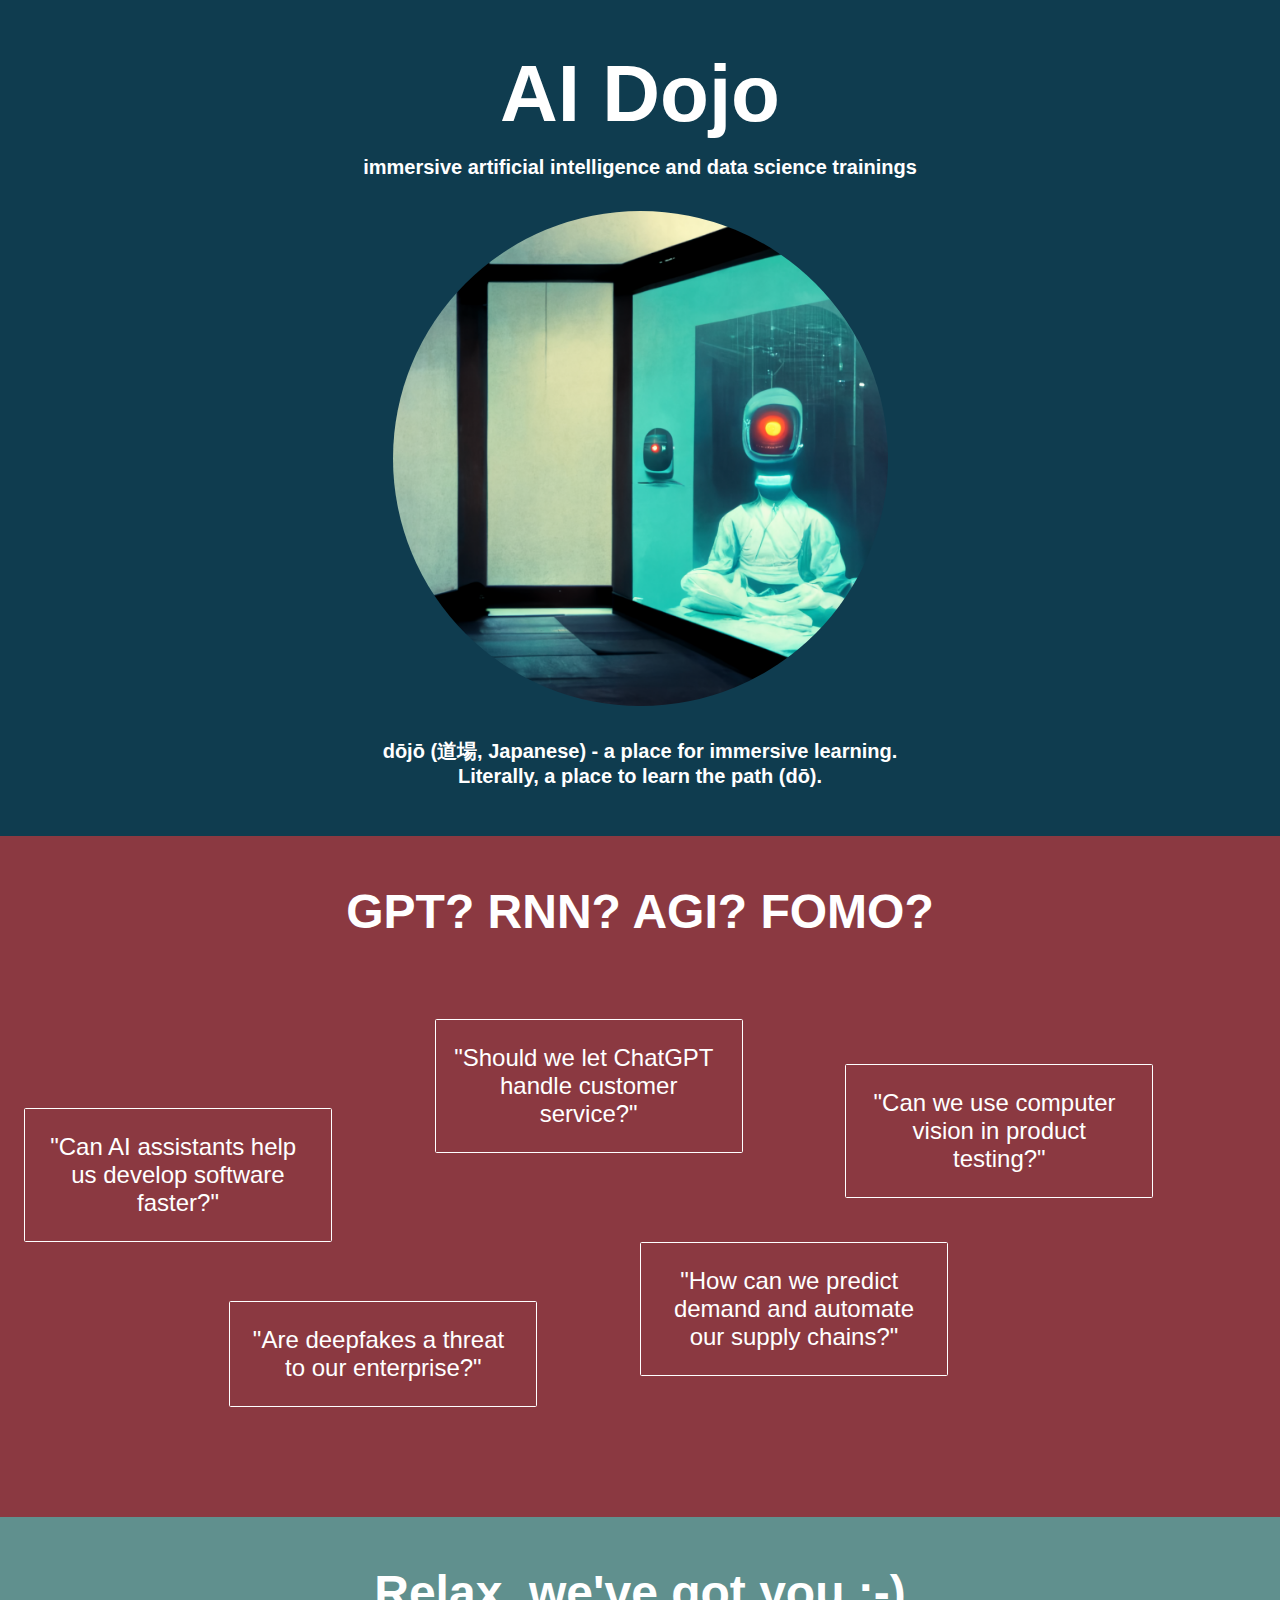
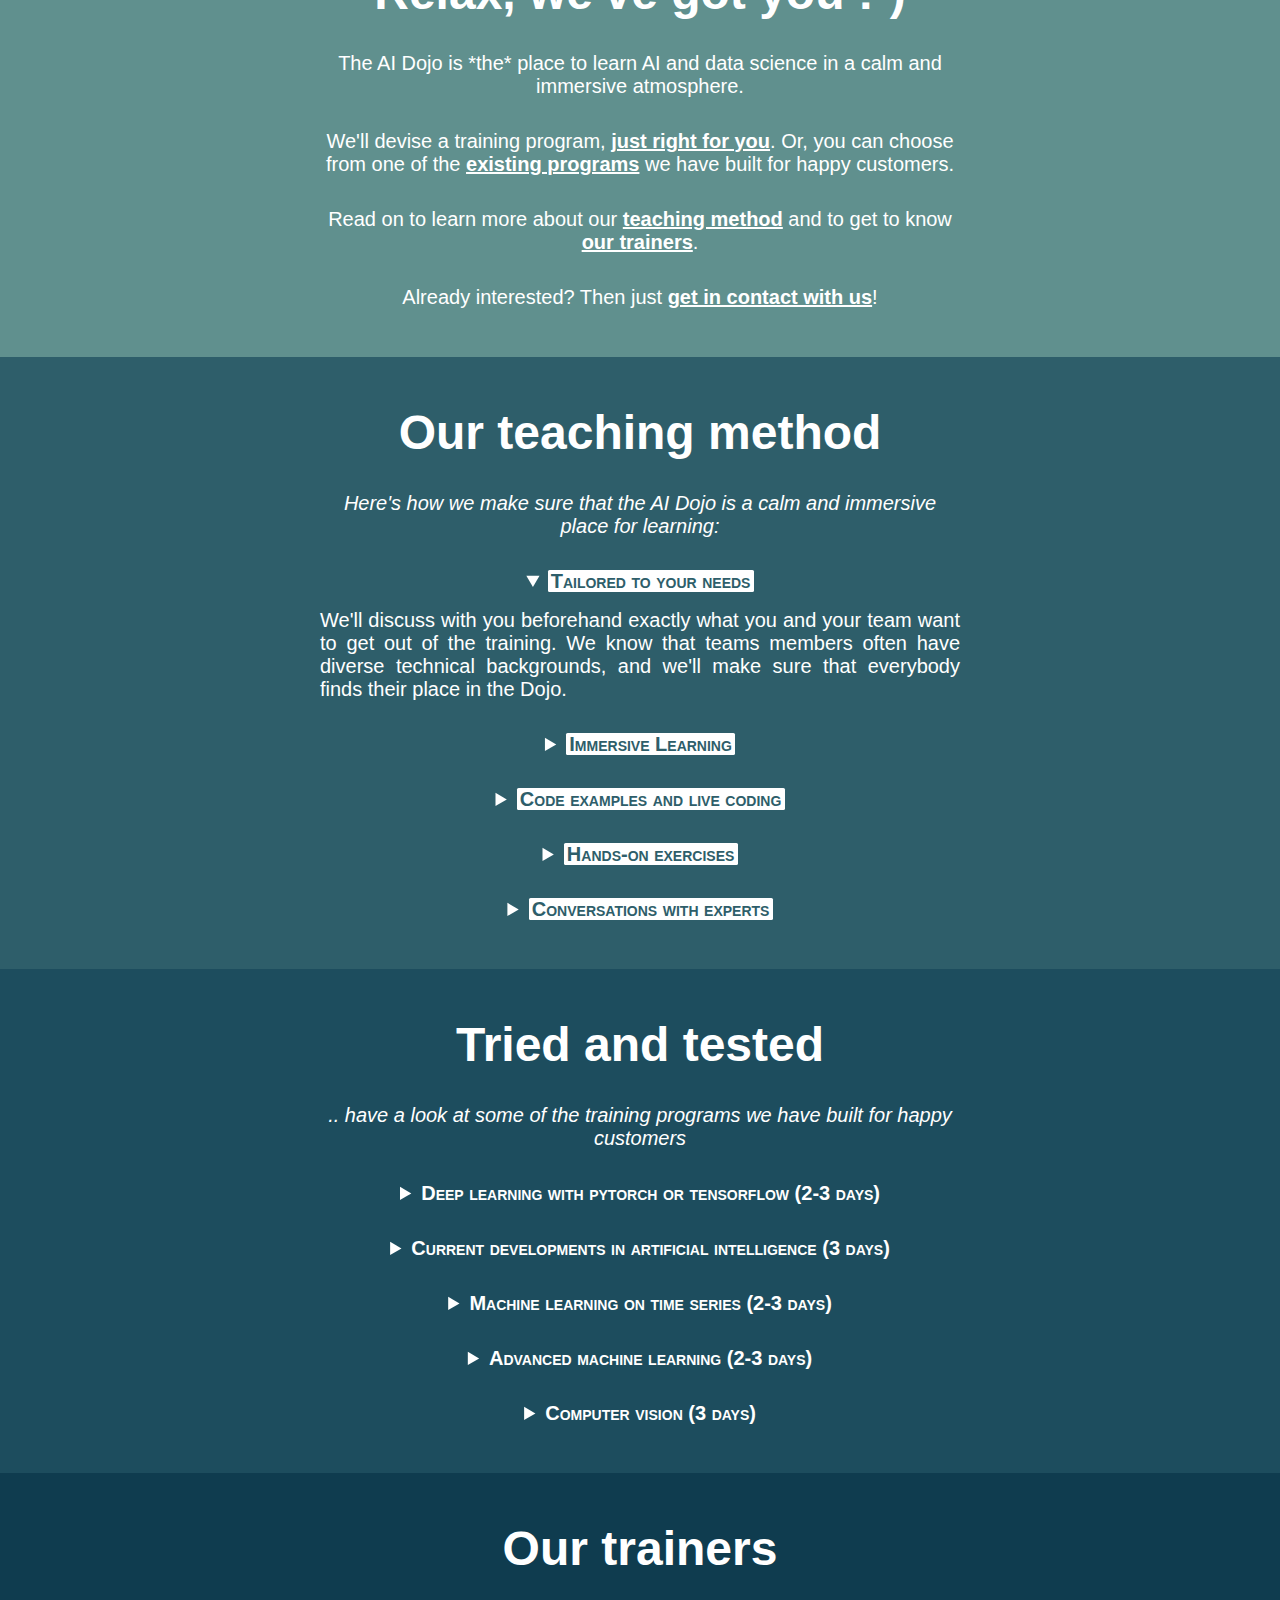
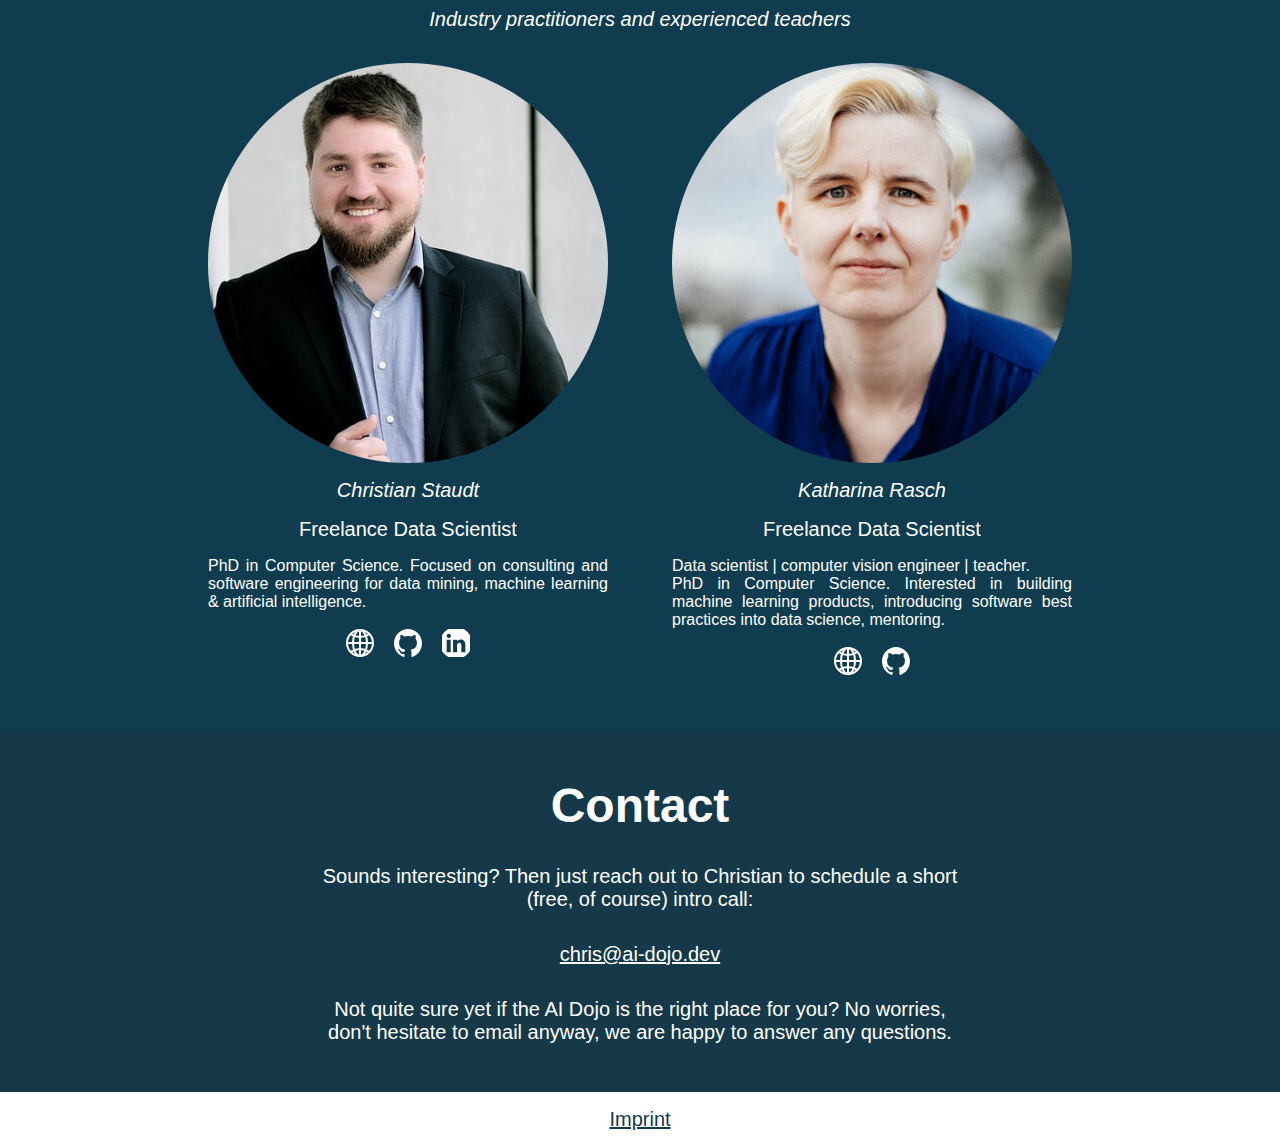
==== index.html @ 4391dcb9 "update short bio" ====
<!DOCTYPE html>
<html lang="en">
<head>
    <meta charset="utf-8"/>
    <meta name="viewport" content="width=device-width, initial-scale=1.0"/>
    <meta name="description" content="immersive artificial intelligence and data science trainings" />
    <meta name="keywords" content="AI Training, Machine Learning, Deep Learning, AI Workshops, Data Science, Neural Networks, Artificial Intelligence, Reinforcement Learning, Natural Language Processing, ChatGPT">
    
    <!-- social media meta -->
    <meta name="twitter:card" content="summary_large_image"/>
    <meta property="og:url" content="https://www.ai-dojo.dev/"/>
    <meta property="og:title" content="AI Dojo - immersive artificial intelligence and data science trainings "/>
    <meta property="og:description"
          content="immersive artificial intelligence and data science trainings"/>
    <meta property="og:image" content="https://www.ai-dojo.dev/images/social-media-card.png"/>
    <meta property="twitter:image:alt" content="Social media card"/>
    <!-- style -->
    <link rel="stylesheet" type="text/css" href="css/layout.css">
    <link rel="stylesheet" type="text/css" href="css/layout_mobile.css">
    <link rel="stylesheet" type="text/css" href="css/style.css">
    <!-- script-->
    <script defer data-domain="ai-dojo.dev" src="https://plausible.io/js/script.js"></script>
    
    <title>AI Dojo - artificial intelligence trainings</title>
</head>
<body>


<div id="intro" class="section">
    <h1>AI Dojo</h1>
    <b>immersive artificial intelligence and data science trainings</b>
    <img src="images/ai-dojo.png" alt="Computer-generated image of humanoid robot meditating">
    <b>dōjō (道場, Japanese) - a place for immersive learning. <br/>Literally, a place to learn the path (dō).</b>
</div>

<div id="fomo" class="section">
    <h2> GPT? RNN? AGI? FOMO? </h2>
    <div id="quote-cloud">
        <div id="quote-chatgpt" class="quote">"Should we let ChatGPT handle customer service?"</div>
        <div id="quote-demand" class="quote">"How can we predict demand and automate our supply chains?"</div>
        <div id="quote-assistant" class="quote">"Can AI assistants help us develop software faster?"</div>
        <div id="quote-vision" class="quote">"Can we use computer vision in product testing?"</div>
        <div id="quote-deepfake" class="quote">"Are deepfakes a threat to our enterprise?"</div>
    </div>
</div>

<div id="we-got-ya" class="section">
    <h2> Relax, we've got you :-) </h2>

    <p>
        The AI Dojo is *the* place to learn AI and data science in a calm and immersive atmosphere.
    </p>

    <p>
        We'll devise a training program, <a href="#tailored">just right for you</a>. Or, you can choose from
        one of the <a href="#previous-trainings">existing programs</a> we have built for happy customers.
    </p>

    <p> Read on to learn more about our <a href="#teaching-philosophy">teaching method</a> and to get to know <a href="#trainers"> our trainers</a>.</p>

    <p> Already interested? Then just <a href="">get in contact with us</a>!</p>
</div>

<div id="teaching-philosophy" class="section">
    <h2> Our teaching method</h2>
    <h3> Here's how we make sure that the AI Dojo is a calm and immersive place for learning:</h3>

    <details id="tailored" open="open">
        <summary><em class="highlight">Tailored to your needs</em></summary>

        <p>We'll discuss with you beforehand exactly what you and your team want to get out of the training.
            We know that teams members often have diverse technical
            backgrounds, and we'll make sure that everybody finds their place in the Dojo.</p>
    </details>

    <details>
        <summary><em>Immersive Learning</em></summary>
        <p>We'll make sure that you know the essentials to get started,
            but really, the best way to learn is to just dive in and try things out.</p>
    </details>

    <details>
        <summary><em>Code examples and live coding</em></summary>
        <p>Code examples are a great way for immersing oneself in the material.
            We'll walk you through examples that showcase important concepts — and we'll run and modify them live,
            too.</p>
    </details>
    <details>
        <summary><em>Hands-on exercises</em></summary>
        <p> We'll form smaller groups that work on smaller
            exercises together. The trainers check in with each group regularly to make sure that no one is stuck.
        </p>
    </details>

    <details>
        <summary><em>Conversations with experts</em></summary>
        <p> Questions and discussions are encouraged at any point during the
            training. Your trainers have spent many years building AI solutions for clients and are happy to share their
            knowledge
            (and perhaps some anecdotes here and there).</p>
    </details>
</div>

<div id="previous-trainings" class="section">
    <h2>Tried and tested</h2>
    <h3>.. have a look at some of the training programs we have built for happy customers</h3>

    <details>
        <summary>Deep learning with pytorch or tensorflow (2-3 days)</summary>
        <p>Understand the fundamentals of neural networks and how to build them with the PyTorch or the TensorFlow
            framework.</p>
    </details>
    <details>
        <summary>Current developments in artificial intelligence (3 days)</summary>
        <p>An update on recent advances in this fast-moving field, and their potential for your enterprise.</p>
    </details>
    <details>
        <summary>Machine learning on time series (2-3 days)</summary>
        Analysis and forecasting of data over time, and its numerous business applications.
    </details>
    <details>
        <summary>Advanced machine learning (2-3 days)</summary>
        <p>From feature engineering tricks to explanatory modelling - learn to integrate versatile, state of the art
            techniques for machine learning.</p>
    </details>
    <details>
        <summary>Computer vision (3 days)</summary>
        <p>From image classification to autonomous driving - understand how to build seeing machines.</p>
    </details>

</div>

<div id="trainers" class="section">
    <h2> Our trainers </h2>
    <h3>Industry practitioners and experienced teachers</h3>
    <div id="profile-container">
        <div>
            <img src="images/christian.jpg" alt="Picture of Trainer Christian"/>
            <h3>Christian Staudt</h3>
            <span>Freelance Data Scientist</span>
            <p>PhD in Computer Science. Focused on consulting and software engineering for data mining, machine learning & artificial intelligence.</p>
            <div class="icon-group">
                <a href="https://clstaudt.me/">
                    <img src="icons/globe-outline.svg" alt="icon-website"/>
                </a>
                <a href="https://github.com/clstaudt">
                    <img src="icons/logo-github.svg" alt="icon-github"/>
                </a>
                <a href="https://www.linkedin.com/in/christian-staudt/">
                    <img src="icons/logo-linkedin.svg" alt="icon-linkedin"/>
                </a>
            </div>
        </div>
        <div>
            <img src="images/katharina.jpg" alt="Picture of Trainer Katharina"/>
            <h3>Katharina Rasch</h3>
            <span>Freelance Data Scientist</span>
            <p>Data scientist | computer vision engineer | teacher. <br> PhD in Computer Science. Interested in building
                machine learning products, introducing software best practices into data science, mentoring. </p>
            <div class="icon-group">
                <a href="https://krasch.io">
                    <img src="icons/globe-outline.svg" alt="icon-website"/>
                </a>
                <a href="https://github.com/krasch">
                    <img src="icons/logo-github.svg" alt="icon-github"/>
                </a>
            </div>
        </div>
    </div>
</div>

<div id="contact" class="section">
    <h2>Contact</h2>

    <p>Sounds interesting? Then just reach out to Christian to schedule a short (free, of course) intro call: </p>
    <p><a href="mailto:chris@ai-dojo.dev">chris@ai-dojo.dev</a></p>
    <p>
        Not quite sure yet if the AI Dojo is the right place for you? No worries, don't hesitate to email anyway, we are happy to answer any questions.
    </p>
</div>

<div id="imprint">
    <a href="imprint.html">Imprint</a>
</div>
</body>
</html>
---- css/layout.css ----
body {
    margin: 0 0 0 0;

    display: flex;
    flex-direction: column;
    align-items: center;
}

/*
using the gap attribute to make horizontal and vertical space
so removing all padding and margins from elements that tend to have a lot of those
this feels kind of bad practice? but it works...
 */
h1, h2, h3, p {
    padding: 0;
    margin: 0;
}


/* all sections are full-width, with a colourful background and a good amount of top and bottom padding */
.section {
    display: flex;
    flex-direction: column;

    width: 100%;
    align-items: center;
    text-align: center;

    padding: 3rem 0 3rem 0;
    gap: 2rem;
}

/*
most sections are not full-width, but we can't set a width for the .section directly,
because then the background would only apply to part of the section, not to the full width of the screen.
the > * means that every child element of .section has this max-width
 */
.section > * {
    max-width: 40rem;

    padding-left: 1.5rem;
    padding-right: 1.5rem;
}

/*
***********************************************
               INTRO
***********************************************
*/

#intro h1 {
    margin-bottom: -1rem;
}

#intro img {
    max-width: 600px;
    max-height: 55vh;
}

/*
***********************************************
               FOMO
***********************************************
*/


/* this section is wider than default, so need to overwrite the max-width */
#fomo > * {
    max-width: 100%;
}

/* lol */
#fomo > #quote-cloud {
    padding-top: 3rem;
    padding-bottom: 3rem;

    display: grid;
    grid-template-columns: repeat(12, 1fr);
    grid-template-rows: repeat(9, 1fr);

    grid-template-areas:
    ". . . . A A A . . . . ."
    ". . . . A A A . B B B ."
    "C C C . A A A . B B B ."
    "C C C . . . . . B B B ."
    "C C C . . . . . . . . ."
    ". . . . . . D D D . . ."
    ". . E E E . D D D . . ."
    ". . E E E . D D D . . ."
    ". . E E E . . . . . . ."
}

/* assign quotes to grid cells */
#fomo  #quote-chatgpt {
    grid-area: A;
}

#fomo  #quote-demand {
    grid-area: D;
}

#fomo  #quote-assistant {
    grid-area: C;
}

#fomo #quote-vision {
    grid-area: B;
}

#fomo #quote-deepfake {
    grid-area: E;
}


#fomo .quote {
    text-indent: -0.4em;  /* "hanging quotation" - the quotation mark should be not be aligned  - this is ugly :-(*/
    max-width: 20rem;

    padding: 1em;
    margin: auto; /*  vertically center the text */
}


/*
***********************************************
               WE-GOT-YA
***********************************************
*/


#we-got-ya {

}


/*
***********************************************
               TEACHING PHILOSOPHY
***********************************************
*/

#teaching-philosophy details p {
    text-align: justify;
    padding-top: 1rem;
}

/*
***********************************************
               PREVIOUS TRAININGS
***********************************************
*/

#previous-trainings details p {
    text-align: justify;
    padding-top: 1rem;
}

/*
***********************************************
               TRAINERS
***********************************************
*/

/* this section is wider than default, so need to overwrite the max-width */
#trainers > * {
    max-width: 100%;
}

/* will try to put profiles next to each other, if there is space */
#trainers > #profile-container {
    display: flex;
    flex-direction: row;
    column-gap: 4rem;

    /* put profiles below each other if there is not enough space */
    flex-wrap: wrap;

    /* vertical gap when profiles are below each other */
    row-gap: 3rem;

    /* horizontal center when profiles are below each otehr */
    justify-content: space-around;
}

/* the profiles themselves */
#trainers > #profile-container > div {
    max-width: 400px;
    align-items: center;

    /* meh, this is only needed so I can set the row-gap*/
    display: flex;
    flex-direction: column;
    row-gap: 1rem;
}

#trainers img {
    width: 100%;
}

#trainers .icon-group {
    display: flex;
    flex-direction: row;
    column-gap: 1rem;
}

#trainers .icon-group img {
    width: 2rem;
    height: 2rem;
}


/*
***********************************************
               IMPRINT
***********************************************
*/

#imprint {
    display: flex;
    flex-direction: row;

    align-self: center;

    padding: 1rem 0 1rem 0;
    column-gap: 1rem;
}
---- css/layout_mobile.css ----
@media screen and (max-width: 800px) {

    #fomo > #quote-cloud {
        display: flex;
        flex-direction: column;

        row-gap: 1rem;
        padding: 0;
    }

    #intro img {
        max-width: 90%;
    }

}
---- css/style.css ----
:root {
    --dark-blue: #0F3C4Fff;
    --red: #8B3941ff;
    --green: #60908Eff;
    --teal: #2E5E6A;
    --blue: #1D4D5E;
    --desaturated-dark-blue:  #153949;
    --default-font-size: 1.25rem;
}

body {
    font-family: helvetica, arial, sans-serif;
    font-size: var(--default-font-size);
    color: white;
}

a {
    color: white;
}

h1 {
    font-family: sans-serif;
    font-size: 5rem;
}

h2 {
    font-size: 3rem;
}

h3 {
    font-size: var(--default-font-size);
    font-style: italic;
    font-weight: normal;
}


details {
    cursor: pointer;  /* cursor should be hand, not standard mouse arrow so user knows this is clickable */
}

/* highlight text by giving it a white background, text colour needs to be set per section */
em {
    font-style: normal;
    background: white;
    border-radius: 0.1rem;
    padding: 0 0.2rem 0 0.2rem;
}


/*
***********************************************
               INTRO
***********************************************
*/

#intro {
    background: var(--dark-blue);
}

#intro > img {
    border-radius: 50%;
}

/*
***********************************************
               FOMO
***********************************************
*/


#fomo {
    background: var(--red);
}

#fomo .quote {
    border: 1px solid white;
    border-radius: 0.1rem;

    font-size: 1.5rem;
    font-weight: 500;
}

/*
***********************************************
               WE-GOT-YA
***********************************************
*/

#we-got-ya {
    background: var(--green);
}


#we-got-ya a{
    font-weight: 600;
}


/*
***********************************************
               TEACHING PHILOSOPHY
***********************************************
*/

#teaching-philosophy {
    background: var(--teal);
}

#teaching-philosophy em {
    color: var(--teal);
}

#teaching-philosophy summary {
    font-variant: small-caps;
    font-weight: 700;
}

#teaching-philosophy details p {
    text-align: justify;
}


/*
***********************************************
               PREVIOUS TRAININGS
***********************************************
*/

#previous-trainings {
    background: var(--blue);
}


#previous-trainings summary {
    font-variant: small-caps;
    font-weight: 700;
}

#previous-trainings details p {
    text-align: justify;
}



/*
***********************************************
               TRAINERS
***********************************************
*/


#trainers {
    background: var(--dark-blue);
}

#trainers img {
    border-radius: 50%;
}

#trainers #profile-container p {
    text-align: justify;
    font-size: 1rem;
}


#trainers .icon-group a {
    text-decoration: none; /* Remove the default underline of the link */
}

/*
***********************************************
              CONTACT
***********************************************
*/

#contact {
    background: var(--desaturated-dark-blue);
}


/*
***********************************************
               IMPRINT
***********************************************
*/

#imprint {
    background: white;
    color: var(--dark-blue);
}

#imprint a {
    color: var(--dark-blue);
}
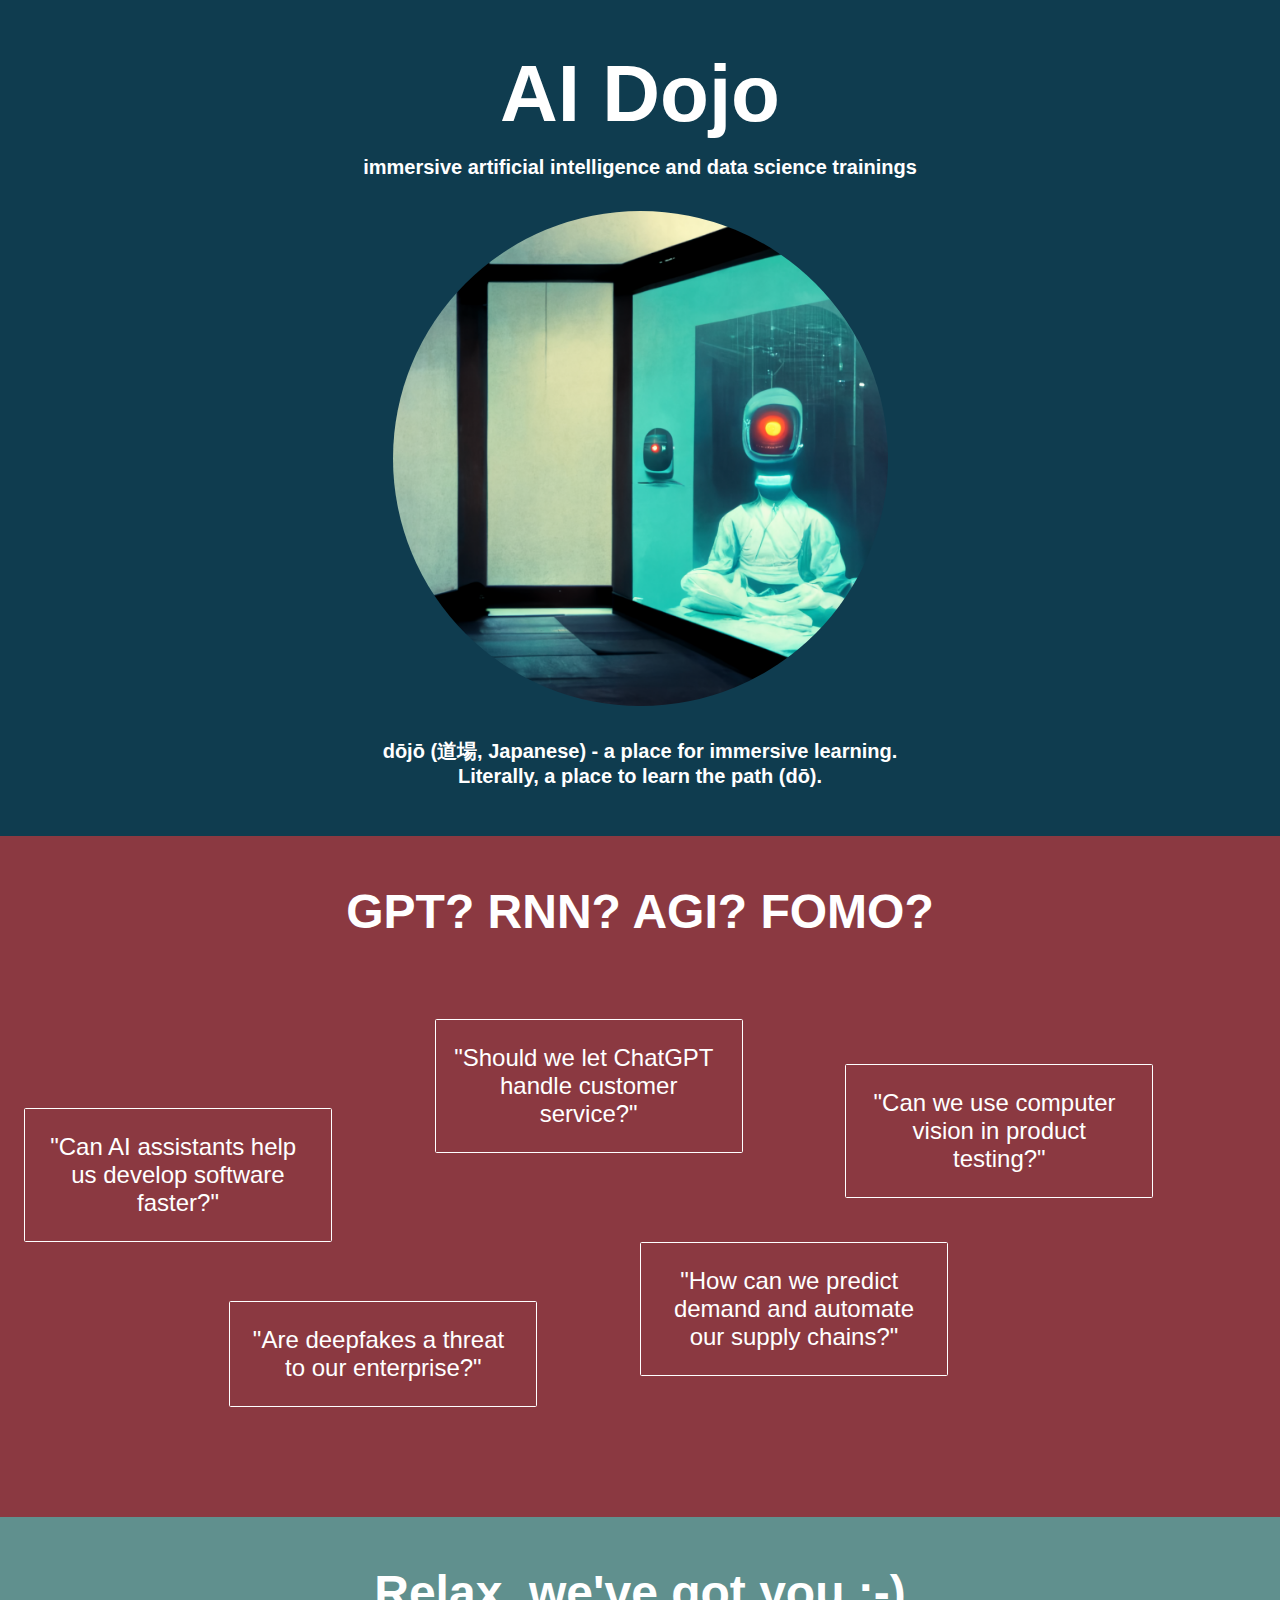
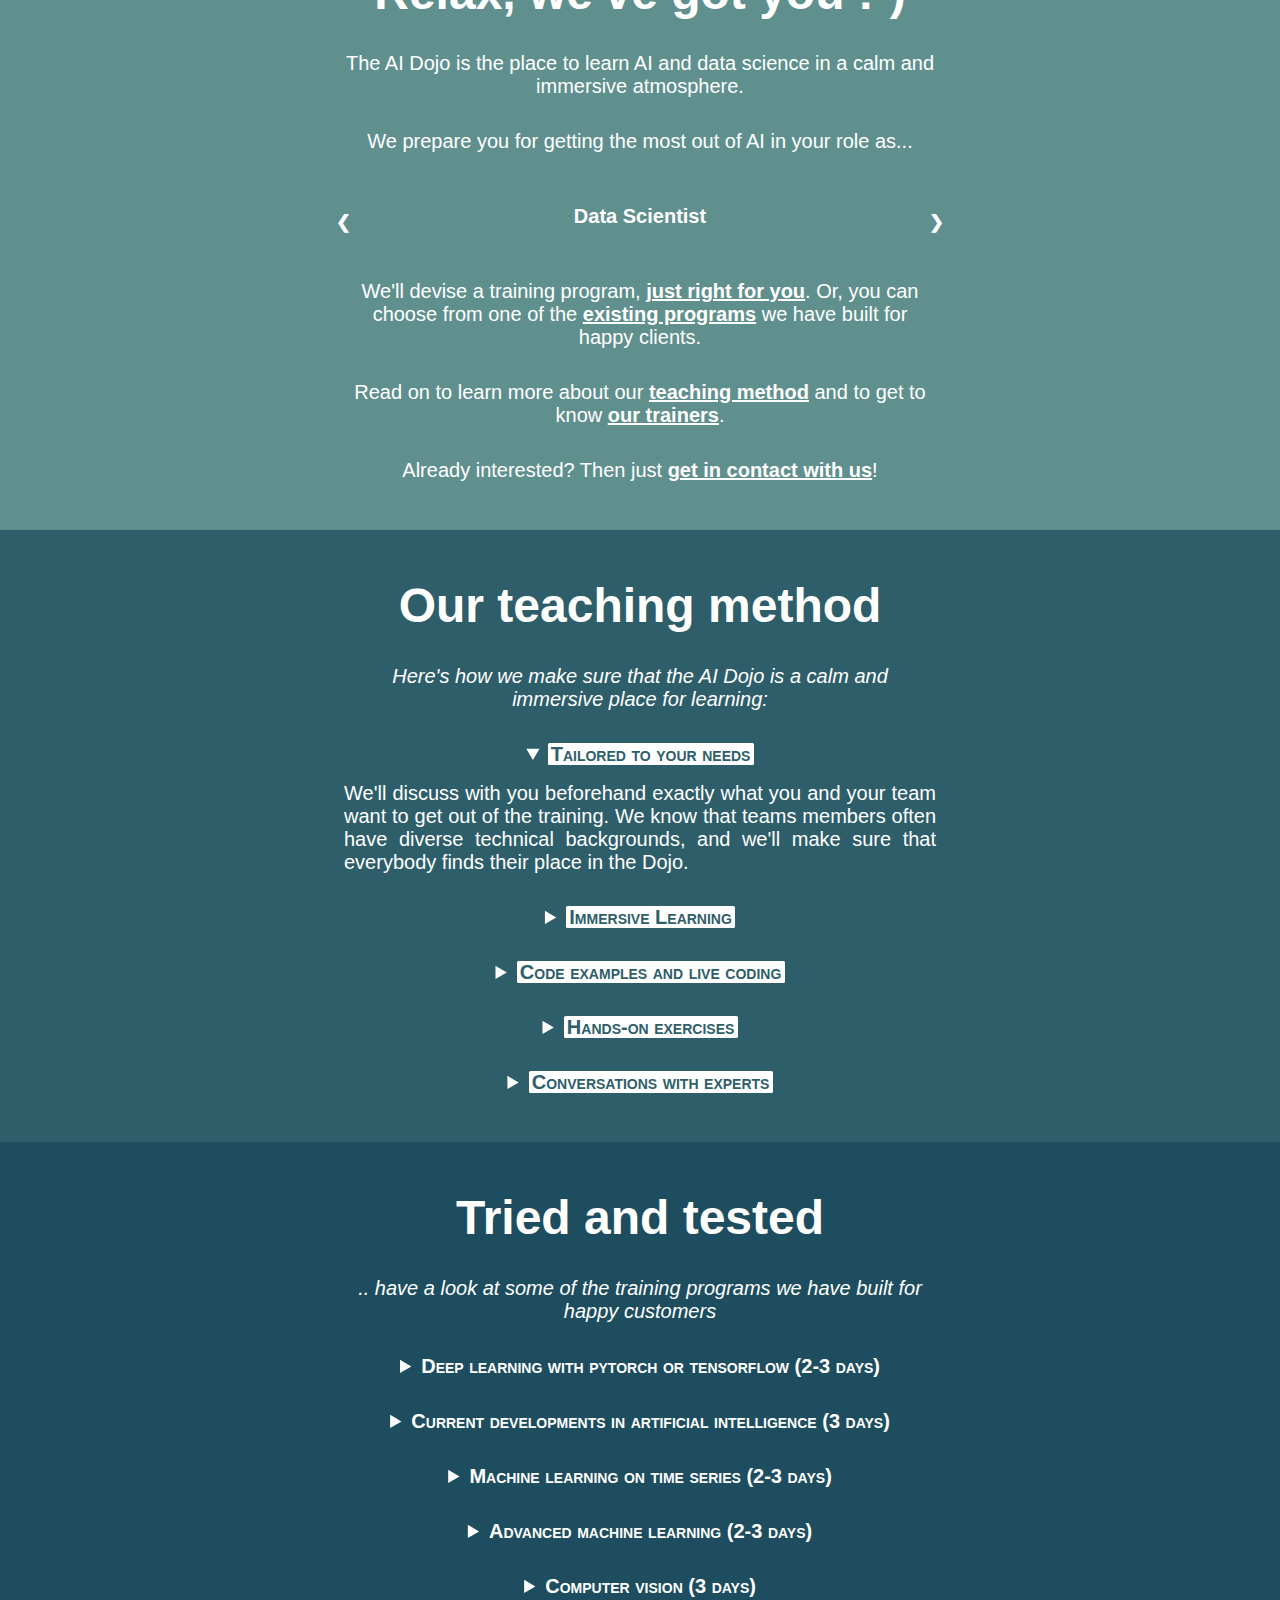
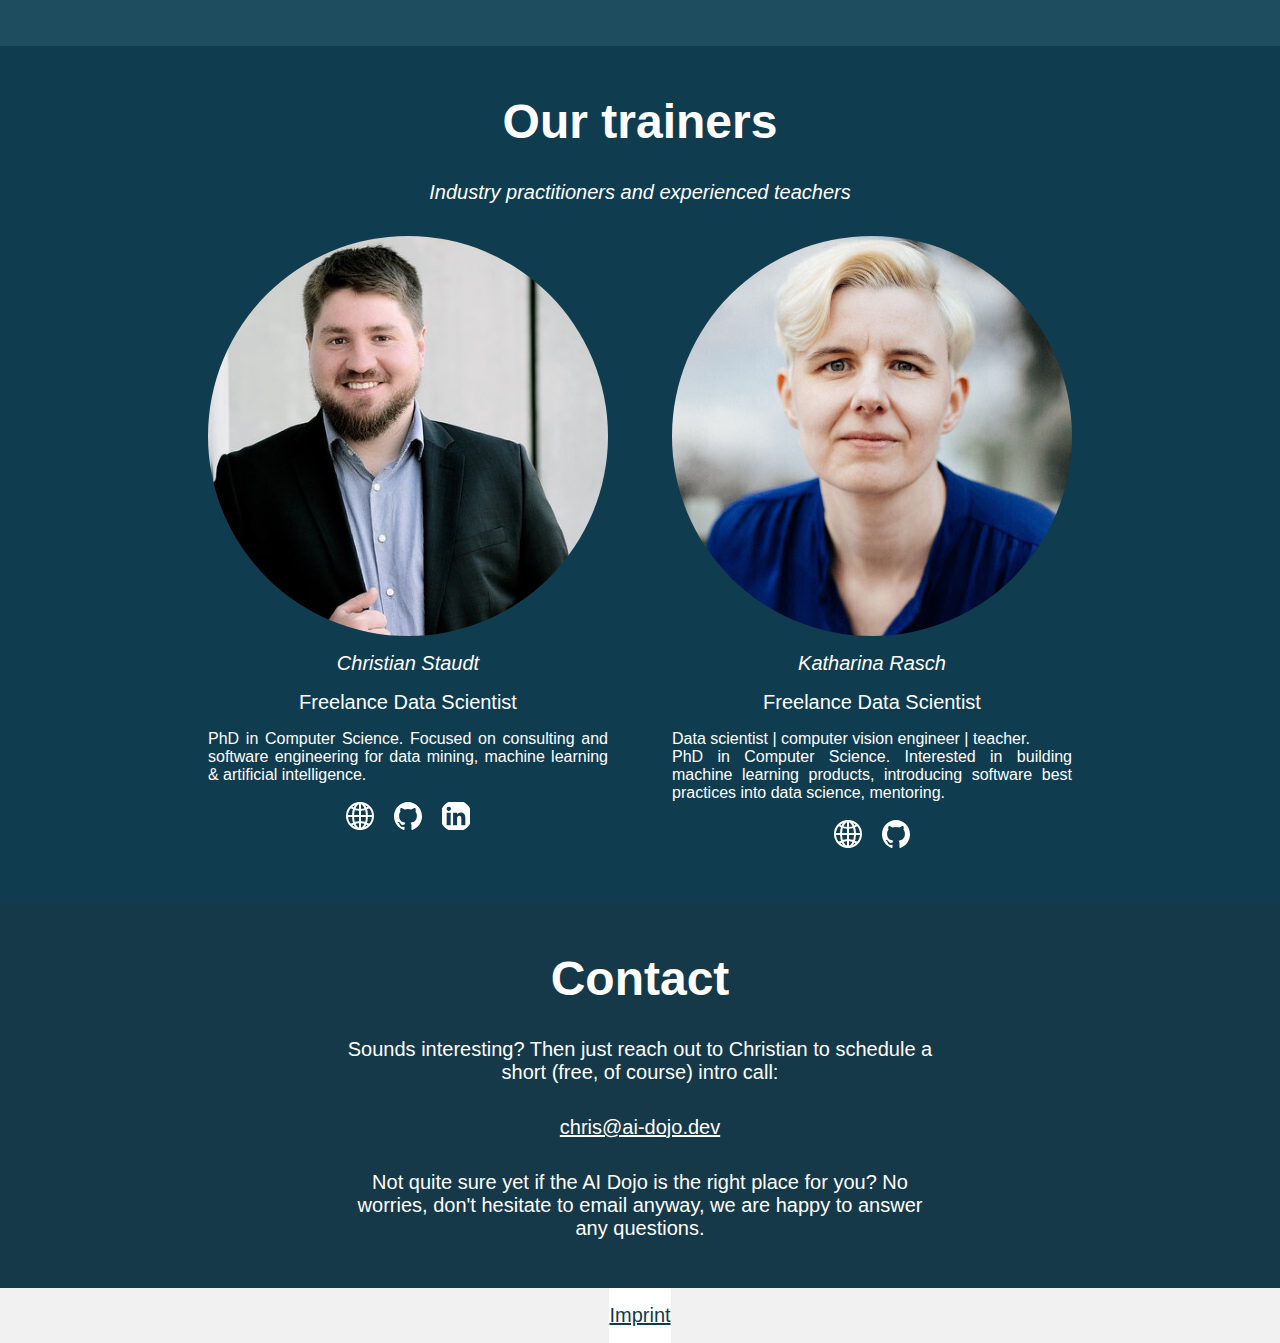
==== commit 3eb0efd0: "Merge 7ec4deb9597993a6055d9107f08f44bcd4cbd575 into 4391dcb9ba884334878c5c732dc3c7f48ee2d6d2" ====
--- a/index.html
+++ b/index.html
@@ -18,9 +18,10 @@
     <link rel="stylesheet" type="text/css" href="css/layout.css">
     <link rel="stylesheet" type="text/css" href="css/layout_mobile.css">
     <link rel="stylesheet" type="text/css" href="css/style.css">
+    <link rel="stylesheet" type="text/css" href="css/slideshow.css">
     <!-- script-->
     <script defer data-domain="ai-dojo.dev" src="https://plausible.io/js/script.js"></script>
-    
+
     <title>AI Dojo - artificial intelligence trainings</title>
 </head>
 <body>
@@ -48,12 +49,34 @@
     <h2> Relax, we've got you :-) </h2>
 
     <p>
-        The AI Dojo is *the* place to learn AI and data science in a calm and immersive atmosphere.
-    </p>
+        The AI Dojo is the place to learn AI and data science in a calm and immersive atmosphere. 
+    </p>
+
+    <p>
+        We prepare you for getting the most out of AI in your role as...
+    </p>
+
+    <div class="slideshow-container">
+        <div class="text-slide">
+          <p><b>Data Scientist</b></p>
+        </div>
+        <div class="text-slide">
+          <p><b>Machine Learning Engineer</b></p>
+        </div>
+        <div class="text-slide">
+          <p><b>Data Engineer</b></p>
+        </div>
+    
+        <a class="prev">&#10094;</a>
+        <a class="next">&#10095;</a>
+        
+      </div>
+      <script src="script.js"></script>
+
 
     <p>
         We'll devise a training program, <a href="#tailored">just right for you</a>. Or, you can choose from
-        one of the <a href="#previous-trainings">existing programs</a> we have built for happy customers.
+        one of the <a href="#previous-trainings">existing programs</a> we have built for happy clients.
     </p>
 
     <p> Read on to learn more about our <a href="#teaching-philosophy">teaching method</a> and to get to know <a href="#trainers"> our trainers</a>.</p>
@@ -182,5 +205,9 @@
 <div id="imprint">
     <a href="imprint.html">Imprint</a>
 </div>
+
+<!-- slideshow JS-->
+<script src="slideshow.js"></script>
+
 </body>
 </html>--- a/css/slideshow.css
+++ b/css/slideshow.css
@@ -0,0 +1,53 @@
+* {
+    box-sizing: border-box;
+  }
+  
+  body {
+    font-family: Arial, sans-serif;
+    background-color: #f1f1f1;
+  }
+  
+  .slideshow-container {
+    position: relative;
+    width: 60%;
+    margin: auto;
+  }
+  
+  .text-slide {
+    display: none;
+    padding: 20px;
+  }
+  
+  .prev,
+  .next {
+    cursor: pointer;
+    position: absolute;
+    top: 50%;
+    width: auto;
+    padding: 16px;
+    margin-top: -22px;
+    color: white;
+    font-weight: bold;
+    font-size: 18px;
+    user-select: none;
+  }
+  
+  .next {
+    right: 0;
+    border-radius: 3px 0 0 3px;
+  }
+  
+  .prev {
+    left: 0;
+    border-radius: 0 3px 3px 0;
+  }
+  
+  /* .prev:hover,
+  .next:hover {
+    border: 1px solid #f1f1f1;
+  } */
+  
+  .text-slide:first-of-type {
+    display: block;
+  }
+  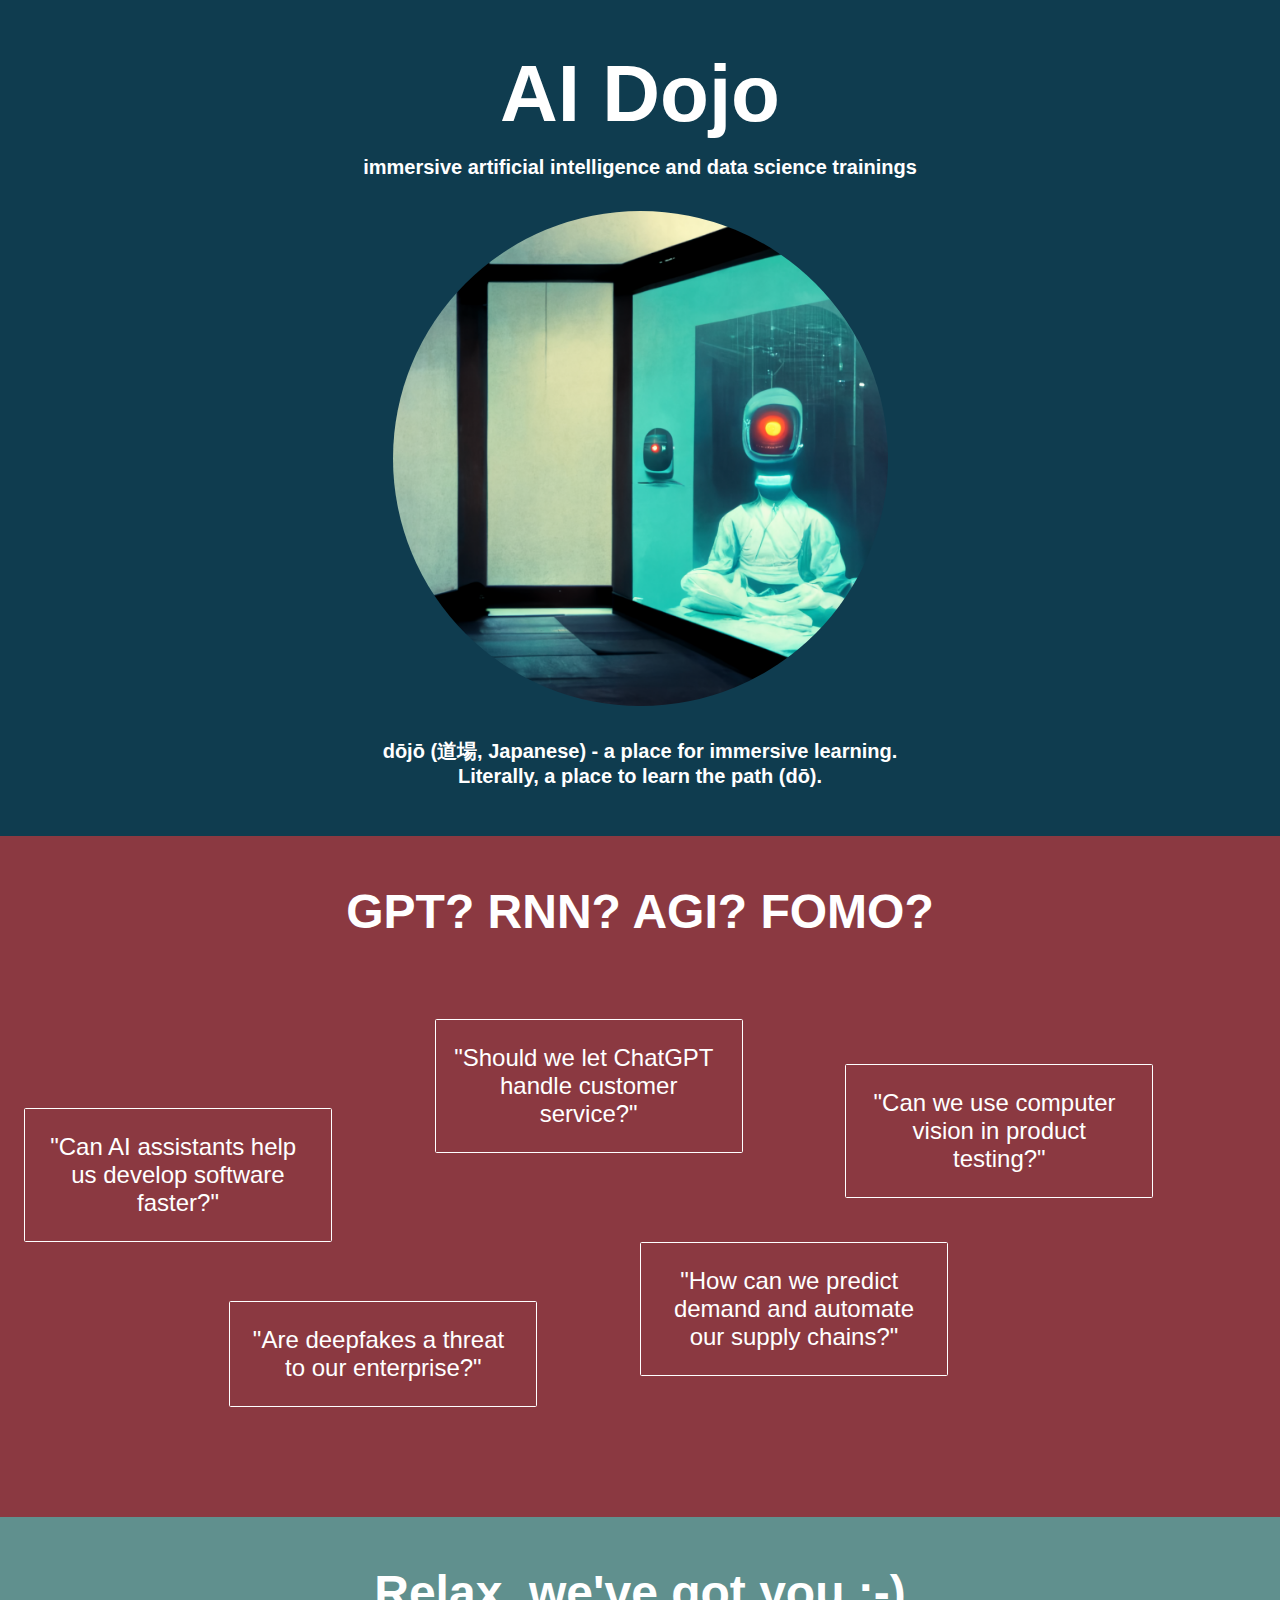
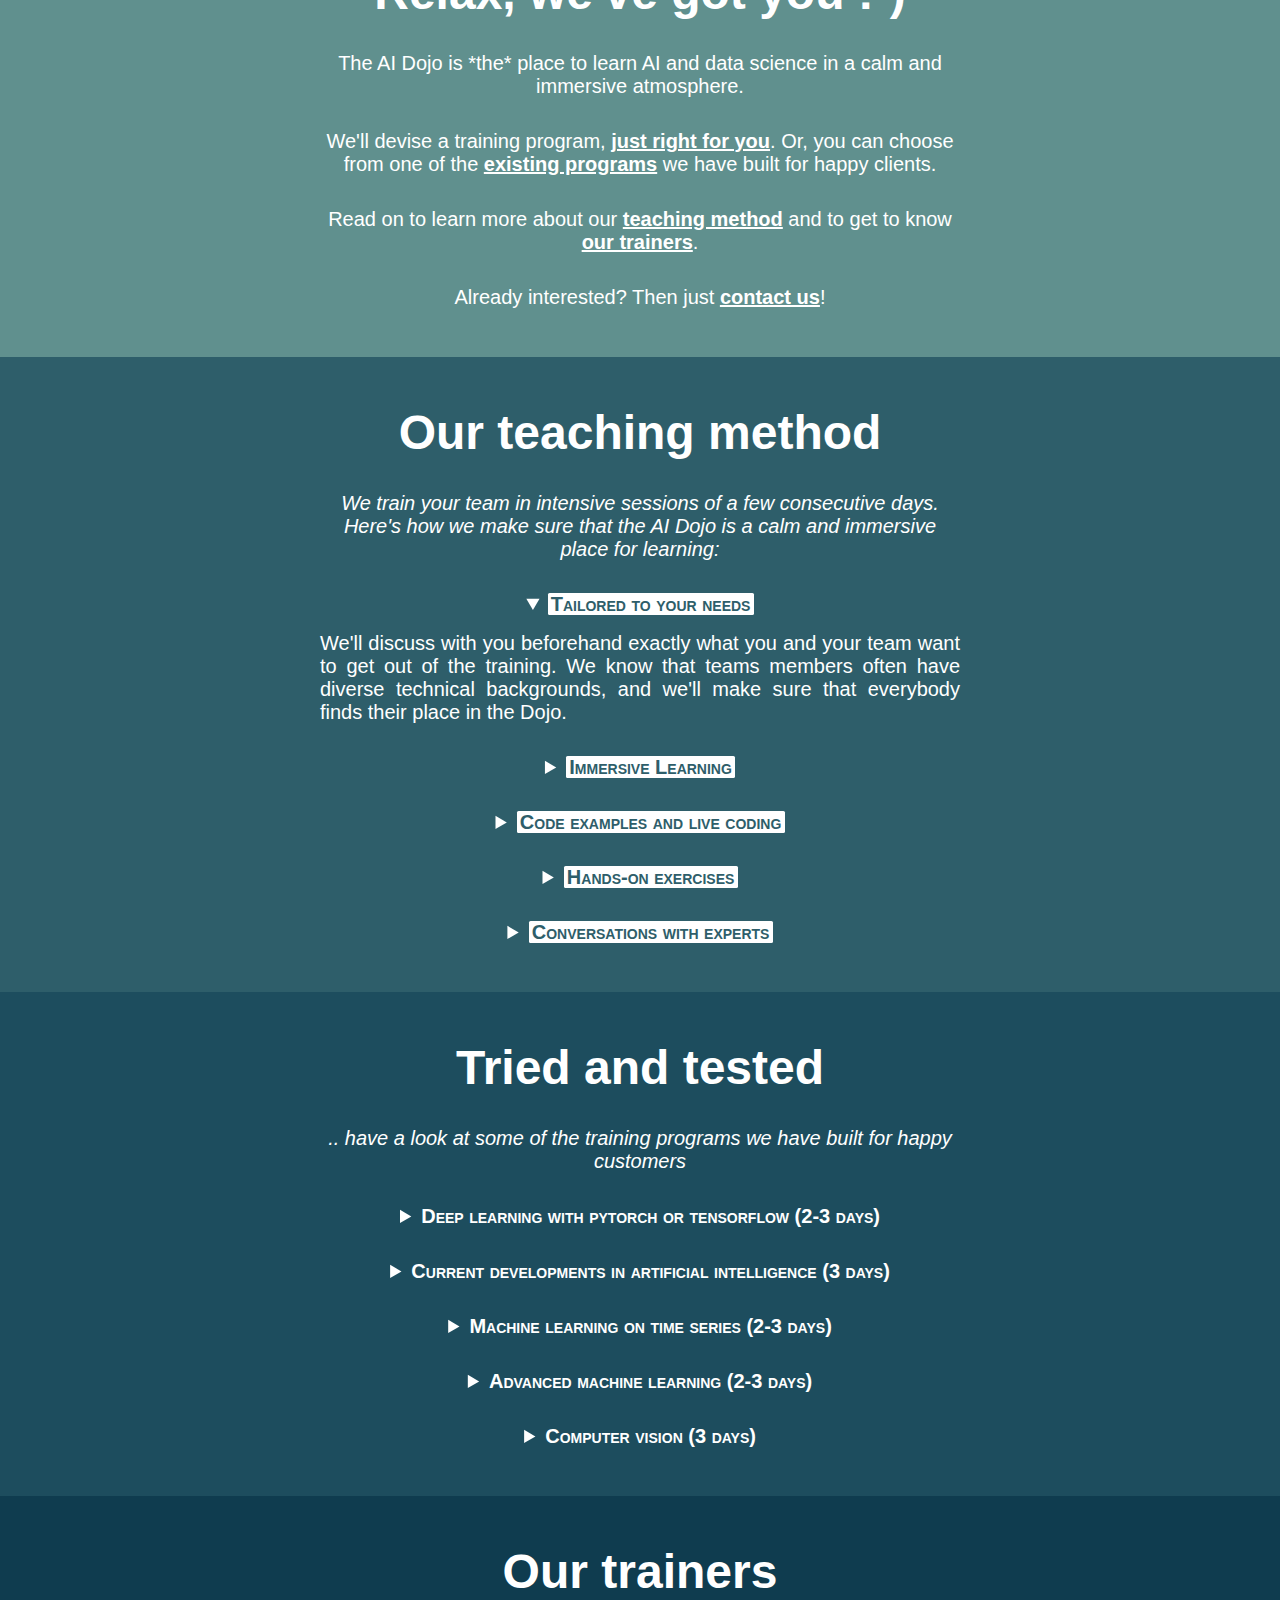
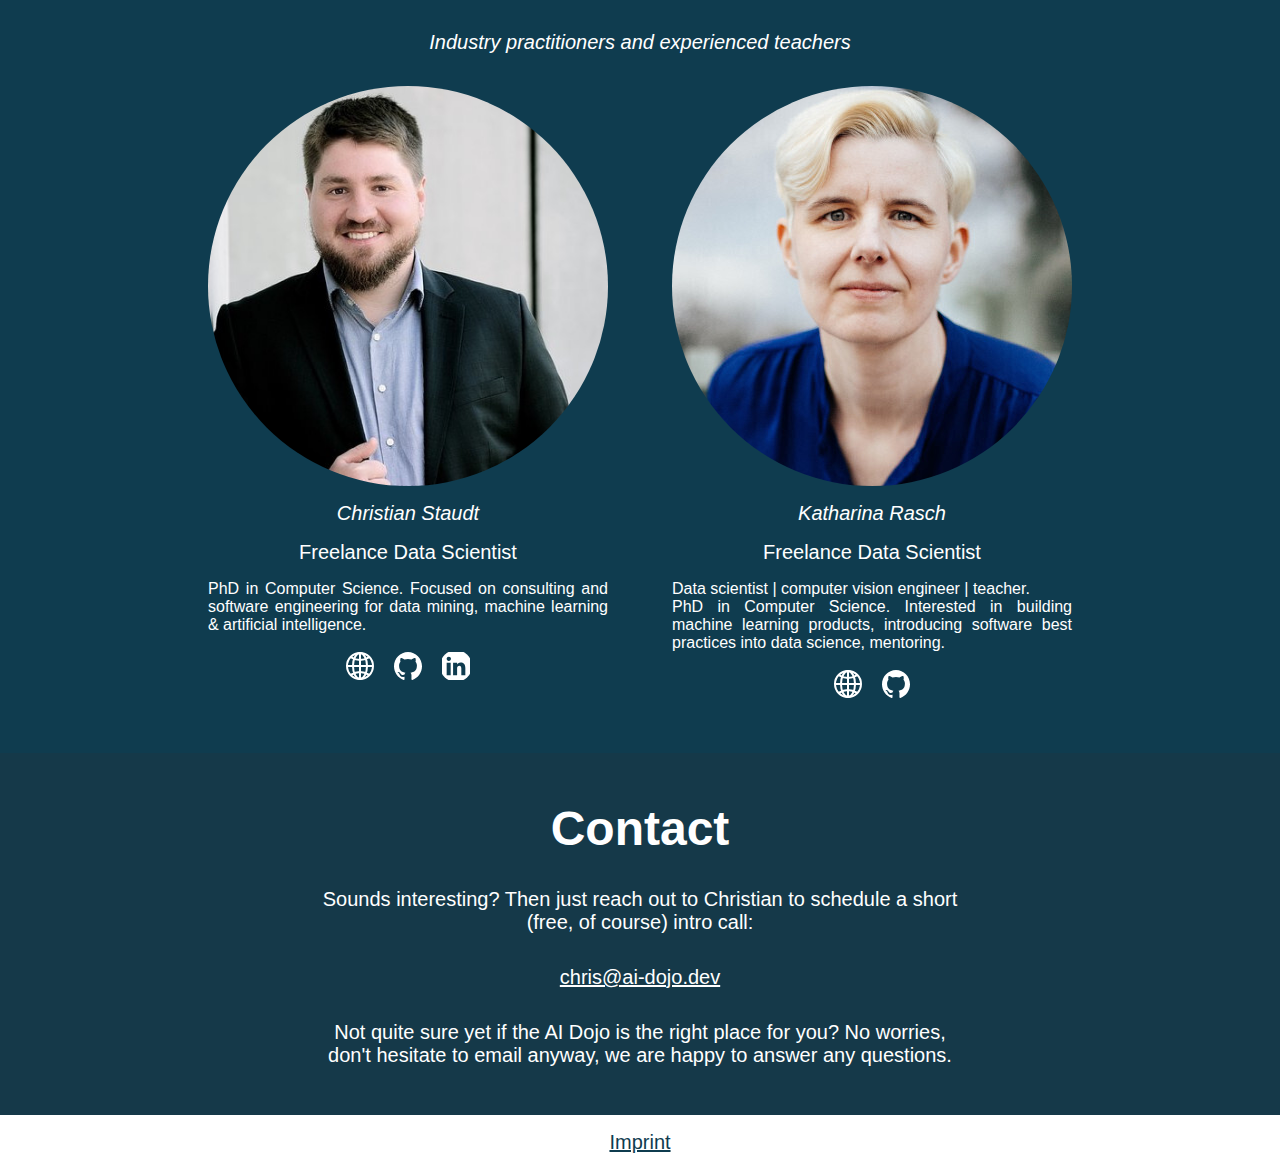
==== commit 5989227d: "teaching format" ====
--- a/index.html
+++ b/index.html
@@ -18,10 +18,9 @@
     <link rel="stylesheet" type="text/css" href="css/layout.css">
     <link rel="stylesheet" type="text/css" href="css/layout_mobile.css">
     <link rel="stylesheet" type="text/css" href="css/style.css">
-    <link rel="stylesheet" type="text/css" href="css/slideshow.css">
     <!-- script-->
     <script defer data-domain="ai-dojo.dev" src="https://plausible.io/js/script.js"></script>
-
+    
     <title>AI Dojo - artificial intelligence trainings</title>
 </head>
 <body>
@@ -49,30 +48,8 @@
     <h2> Relax, we've got you :-) </h2>
 
     <p>
-        The AI Dojo is the place to learn AI and data science in a calm and immersive atmosphere. 
+        The AI Dojo is *the* place to learn AI and data science in a calm and immersive atmosphere.
     </p>
-
-    <p>
-        We prepare you for getting the most out of AI in your role as...
-    </p>
-
-    <div class="slideshow-container">
-        <div class="text-slide">
-          <p><b>Data Scientist</b></p>
-        </div>
-        <div class="text-slide">
-          <p><b>Machine Learning Engineer</b></p>
-        </div>
-        <div class="text-slide">
-          <p><b>Data Engineer</b></p>
-        </div>
-    
-        <a class="prev">&#10094;</a>
-        <a class="next">&#10095;</a>
-        
-      </div>
-      <script src="script.js"></script>
-
 
     <p>
         We'll devise a training program, <a href="#tailored">just right for you</a>. Or, you can choose from
@@ -81,12 +58,12 @@
 
     <p> Read on to learn more about our <a href="#teaching-philosophy">teaching method</a> and to get to know <a href="#trainers"> our trainers</a>.</p>
 
-    <p> Already interested? Then just <a href="">get in contact with us</a>!</p>
+    <p> Already interested? Then just <a href="#contact">contact us</a>!</p>
 </div>
 
 <div id="teaching-philosophy" class="section">
     <h2> Our teaching method</h2>
-    <h3> Here's how we make sure that the AI Dojo is a calm and immersive place for learning:</h3>
+    <h3> We train your team in intensive sessions of a few consecutive days. Here's how we make sure that the AI Dojo is a calm and immersive place for learning:</h3>
 
     <details id="tailored" open="open">
         <summary><em class="highlight">Tailored to your needs</em></summary>
@@ -205,9 +182,5 @@
 <div id="imprint">
     <a href="imprint.html">Imprint</a>
 </div>
-
-<!-- slideshow JS-->
-<script src="slideshow.js"></script>
-
 </body>
 </html>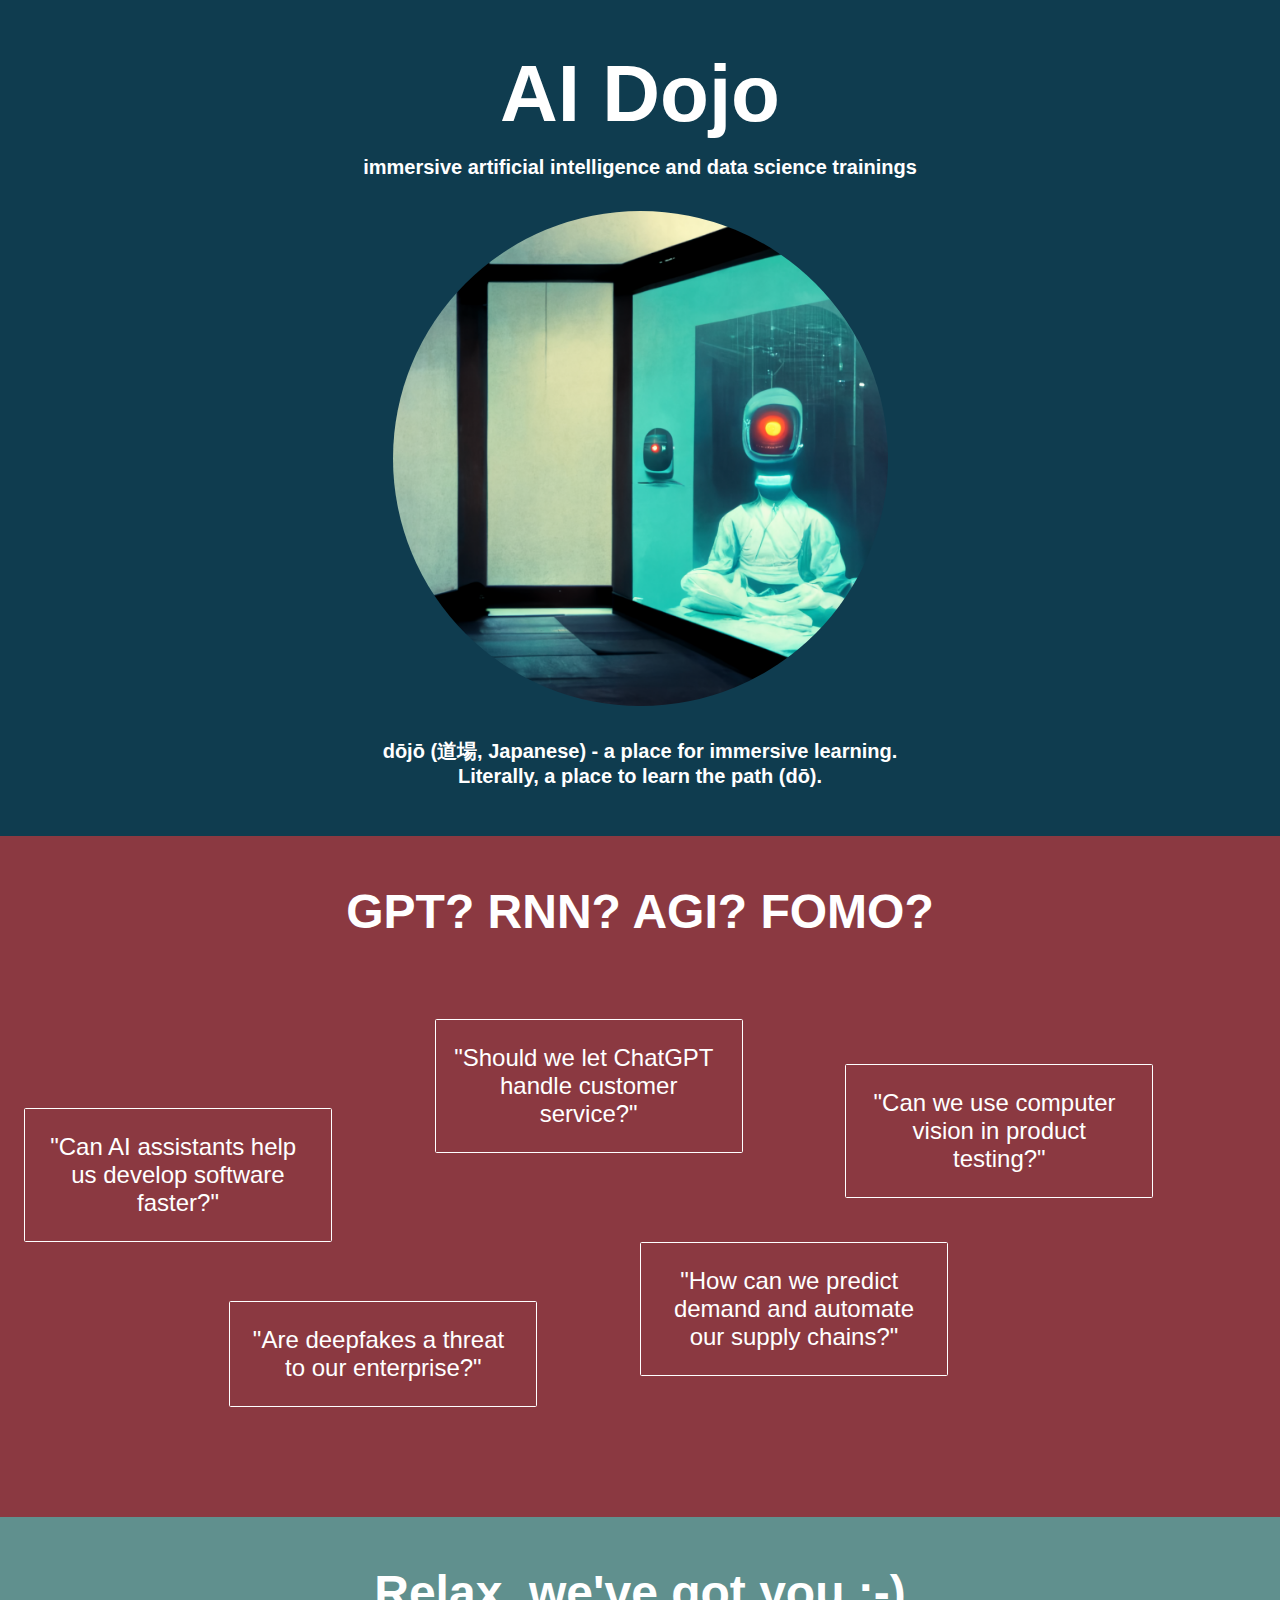
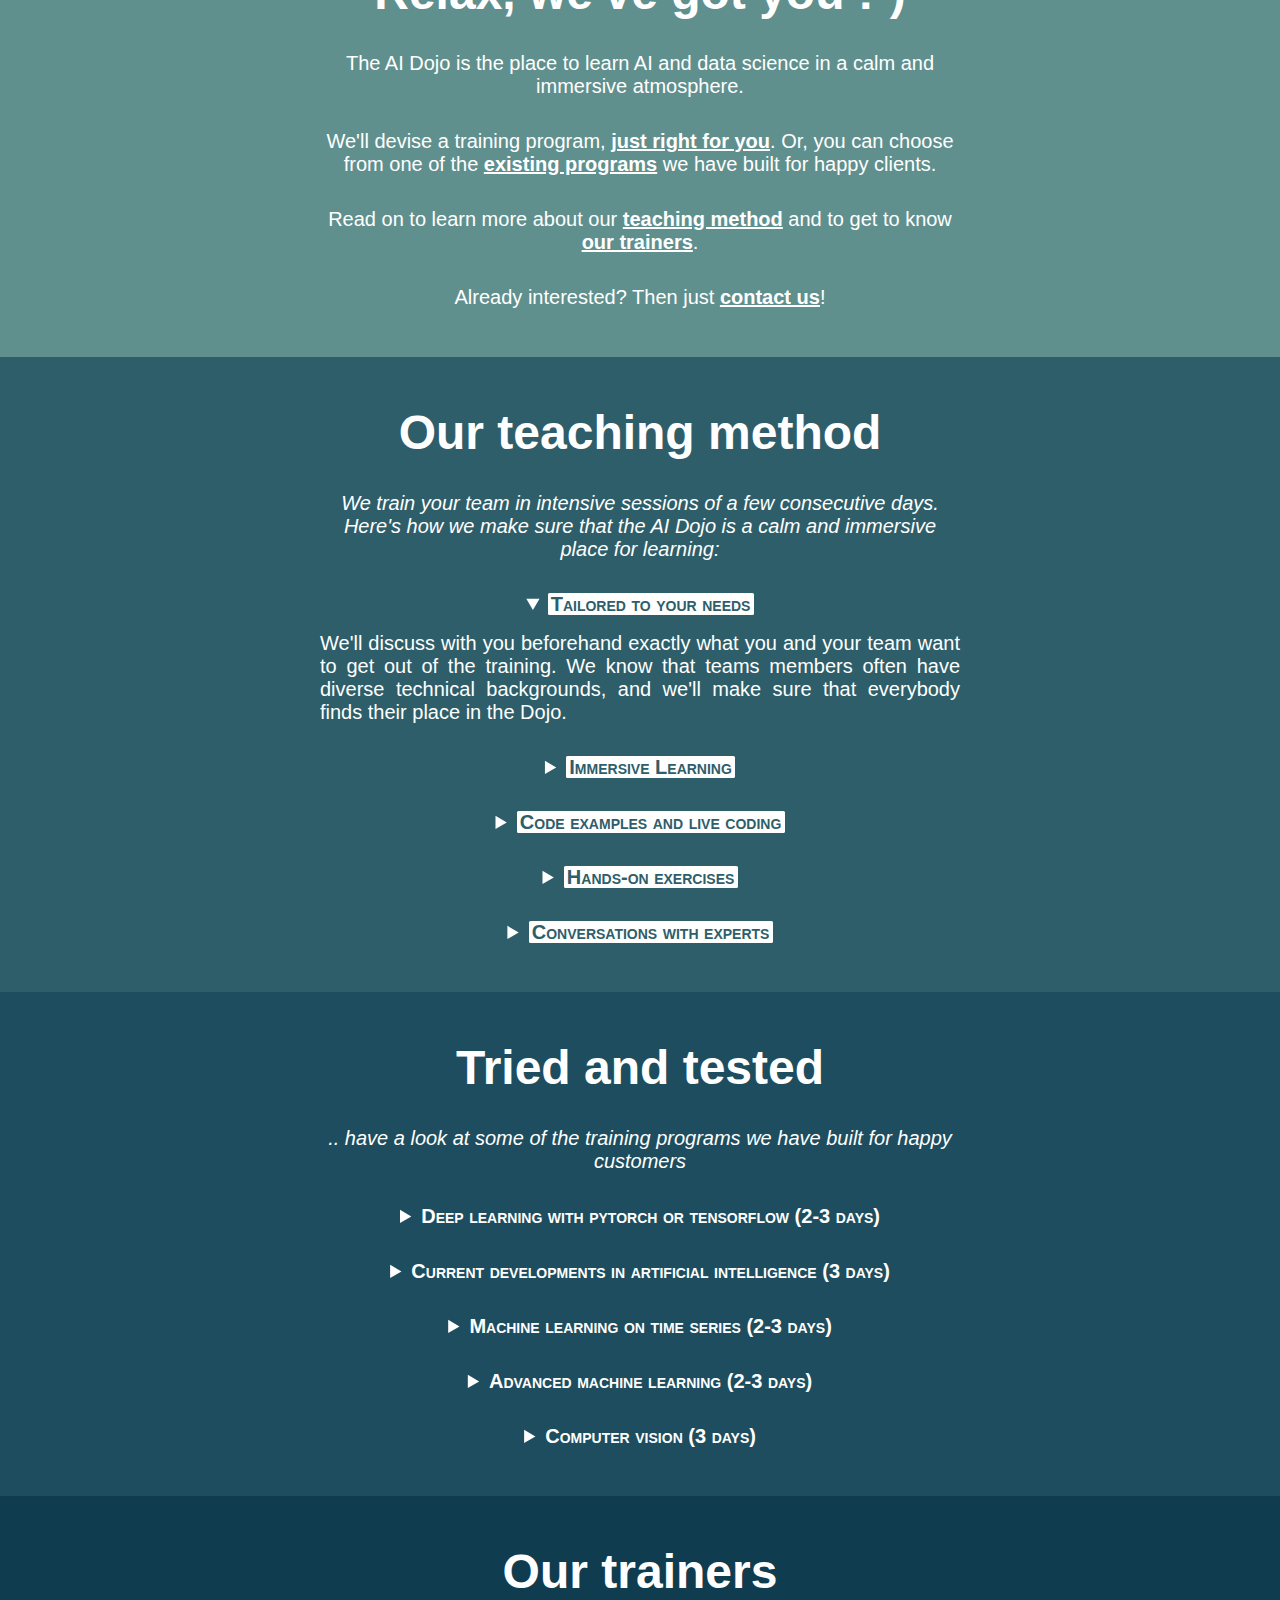
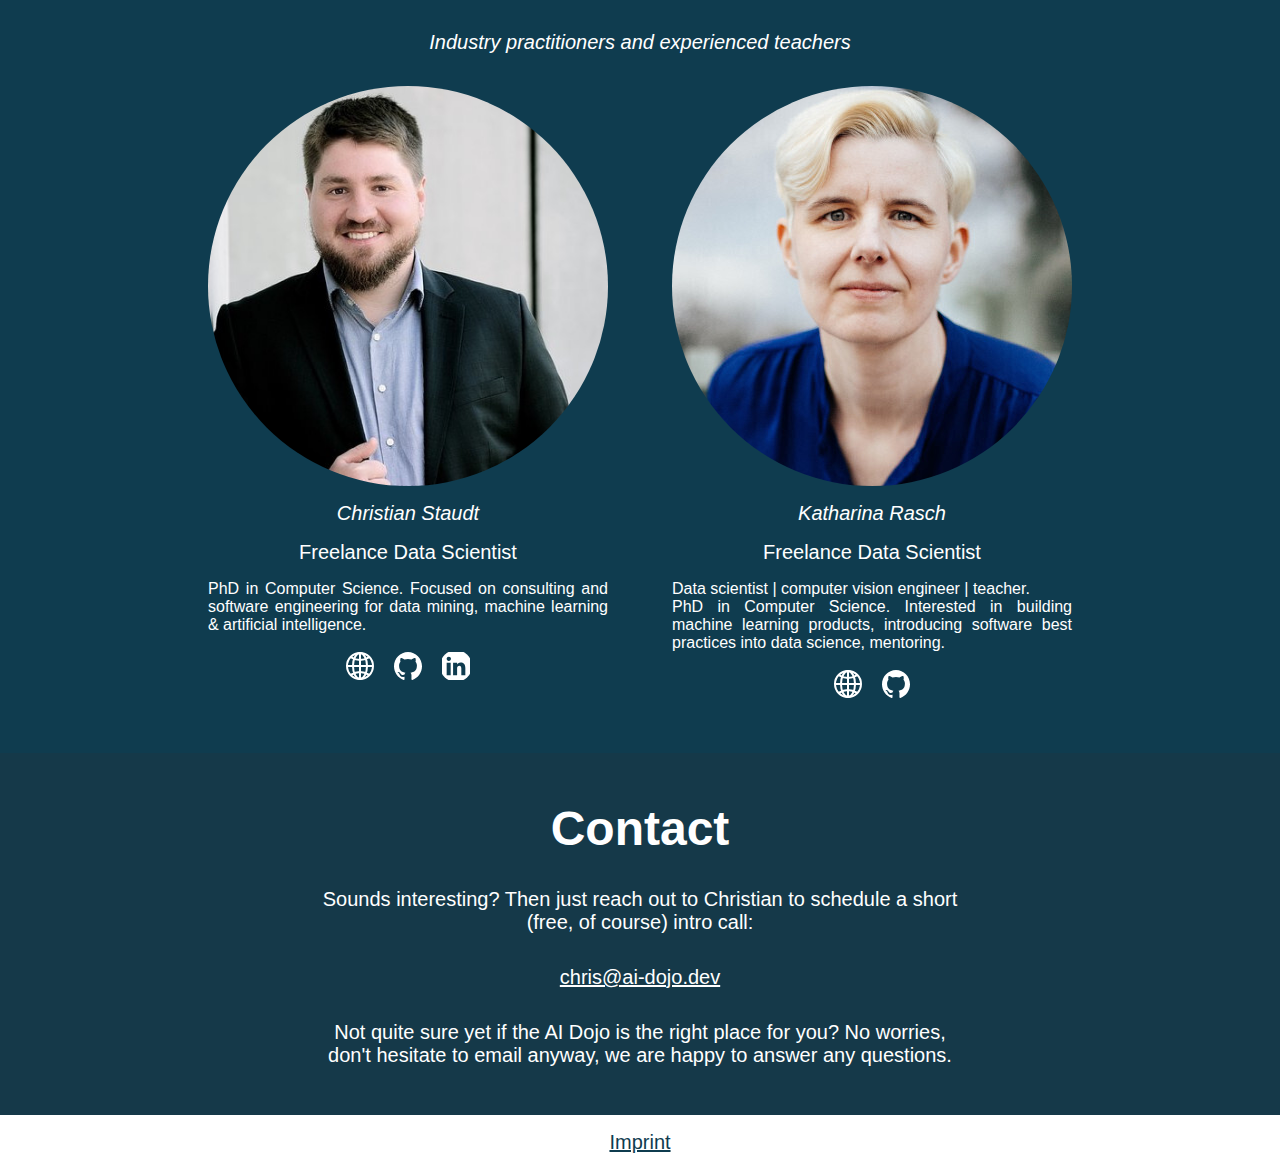
==== commit 7ca8d8f0: "minor" ====
--- a/index.html
+++ b/index.html
@@ -48,7 +48,7 @@
     <h2> Relax, we've got you :-) </h2>
 
     <p>
-        The AI Dojo is *the* place to learn AI and data science in a calm and immersive atmosphere.
+        The AI Dojo is the place to learn AI and data science in a calm and immersive atmosphere.
     </p>
 
     <p>
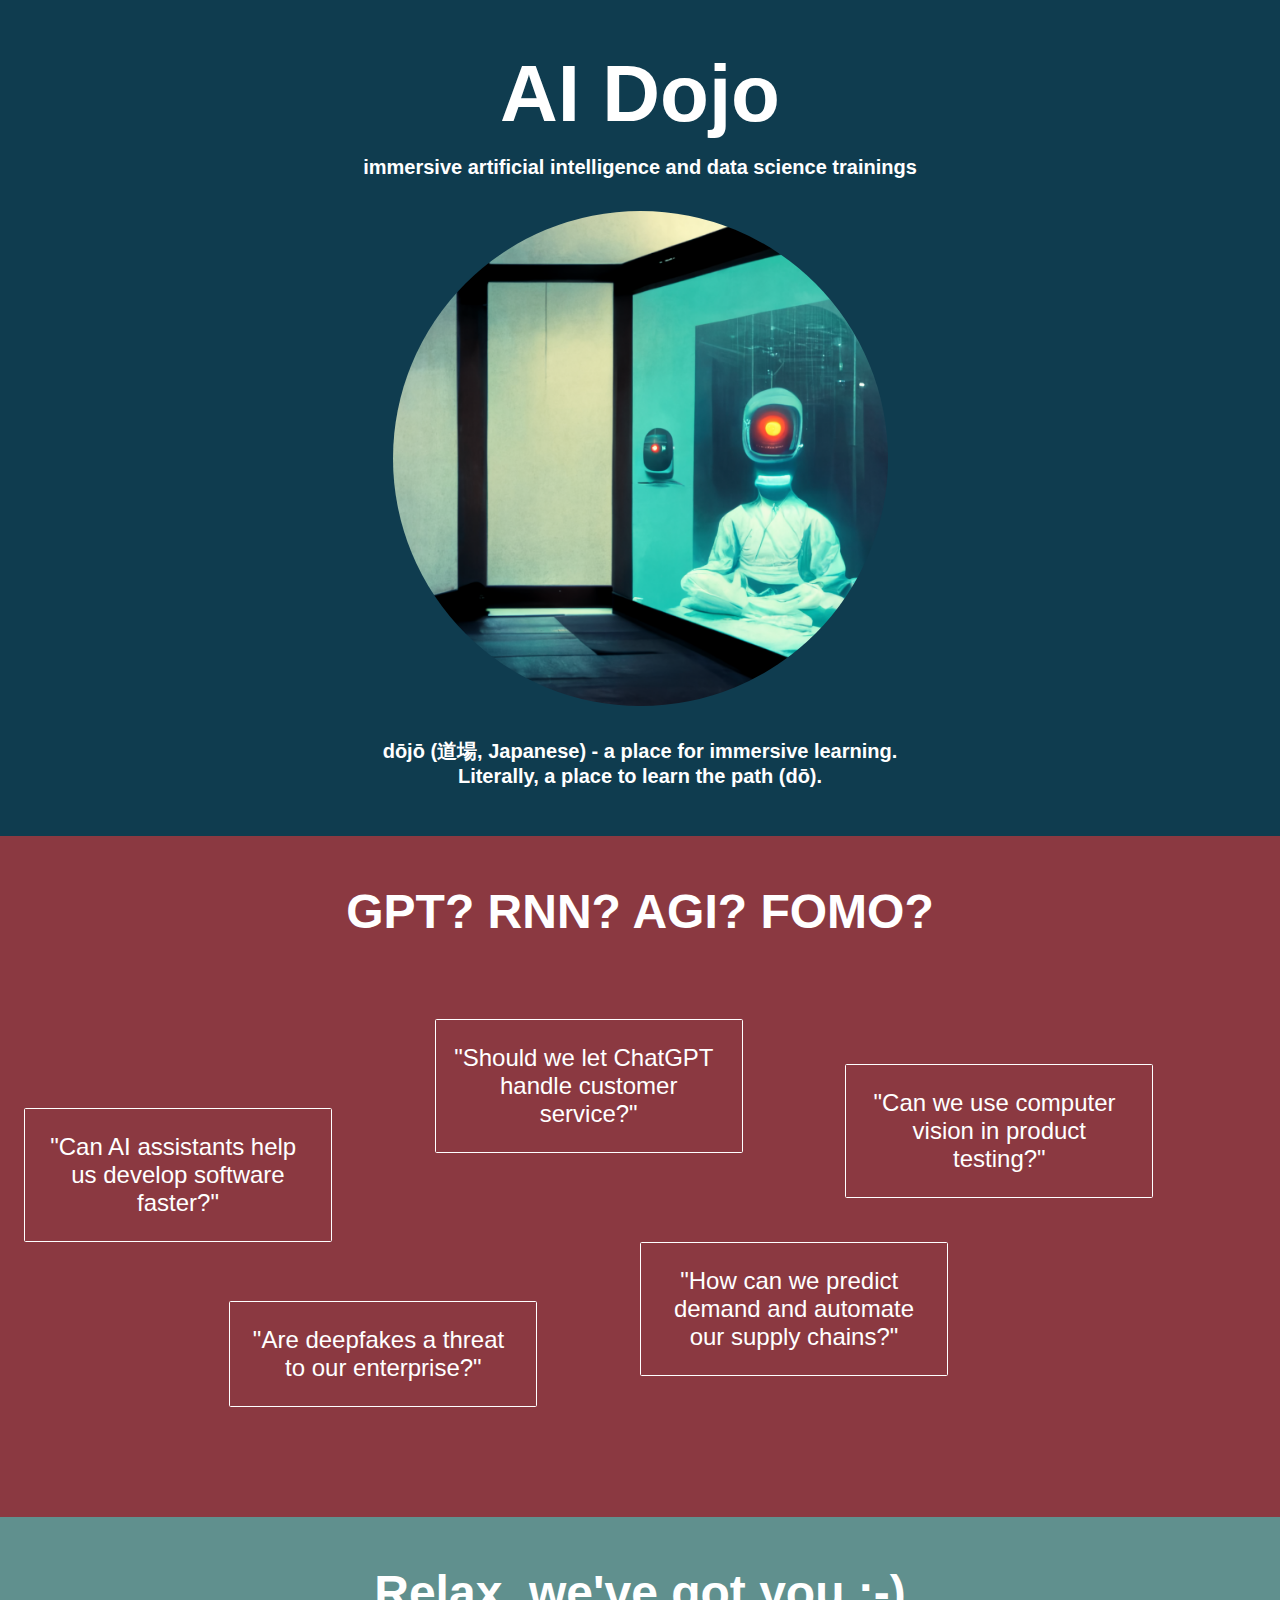
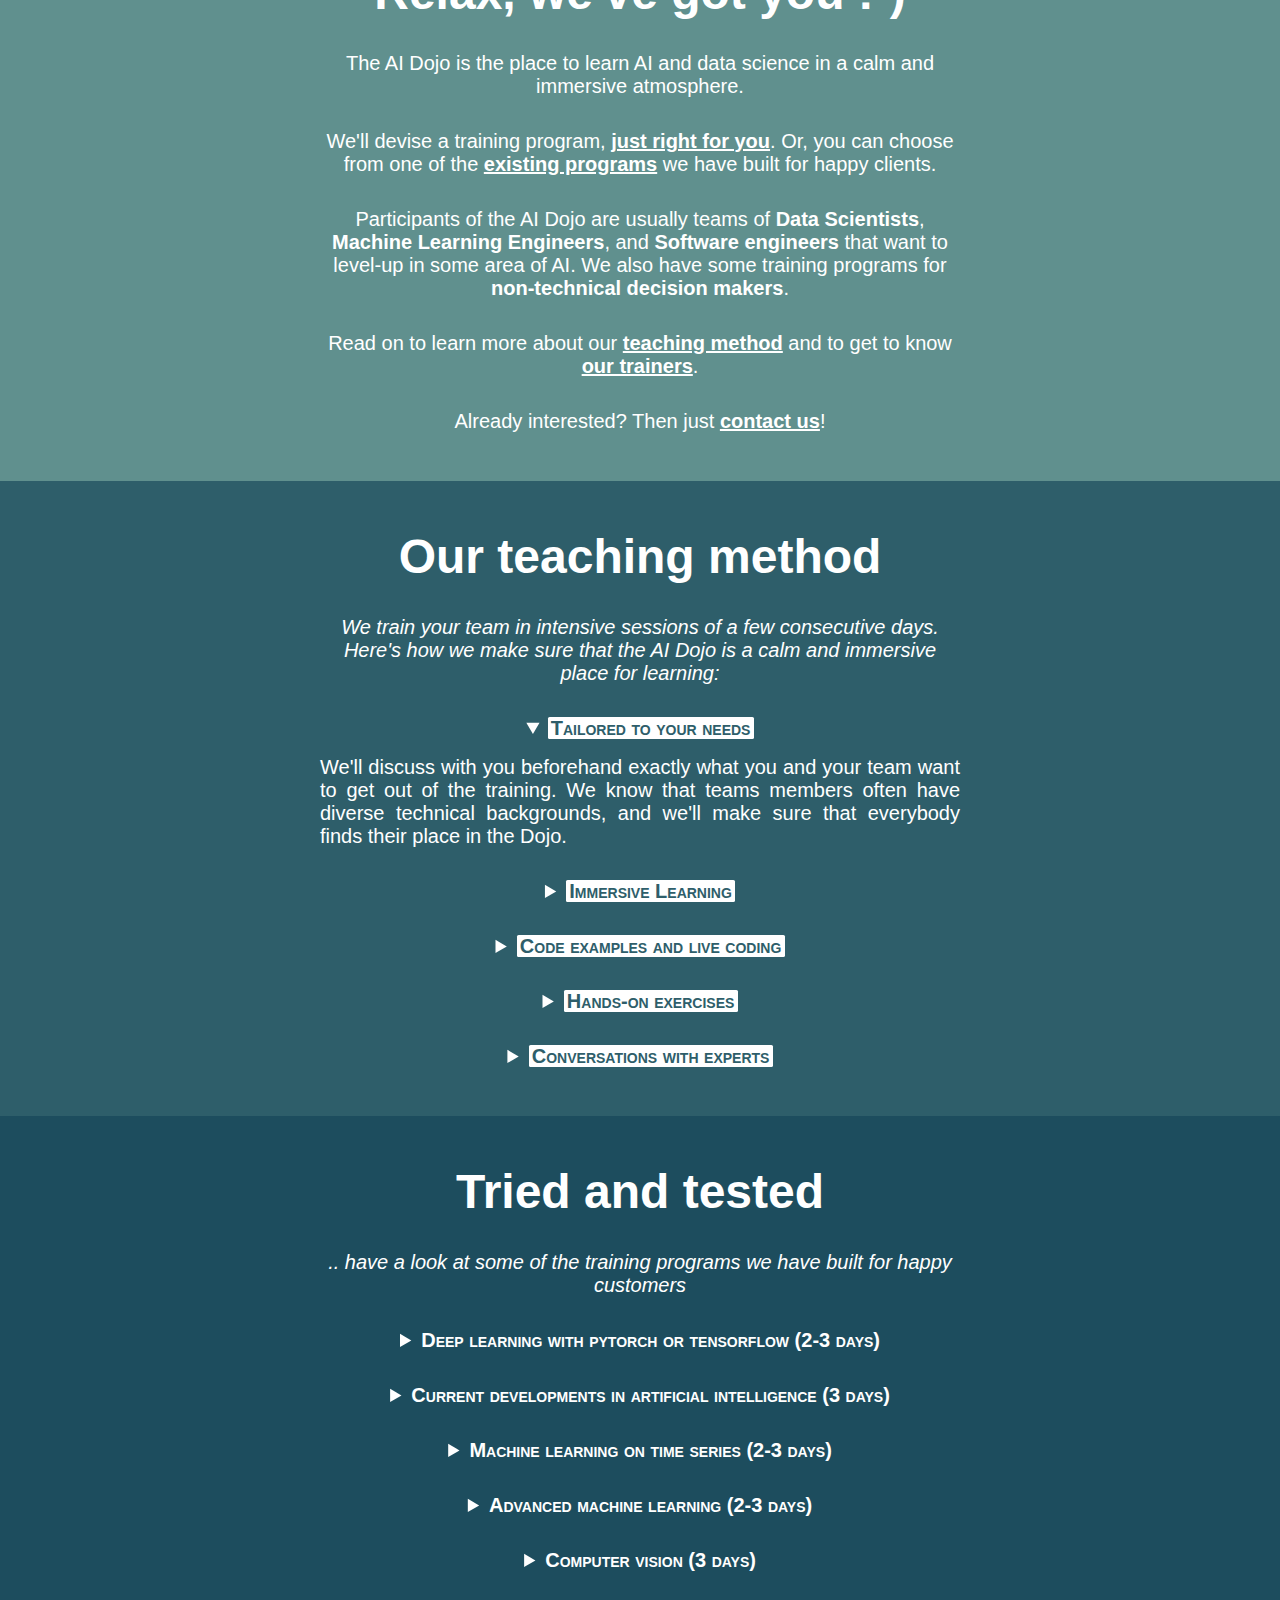
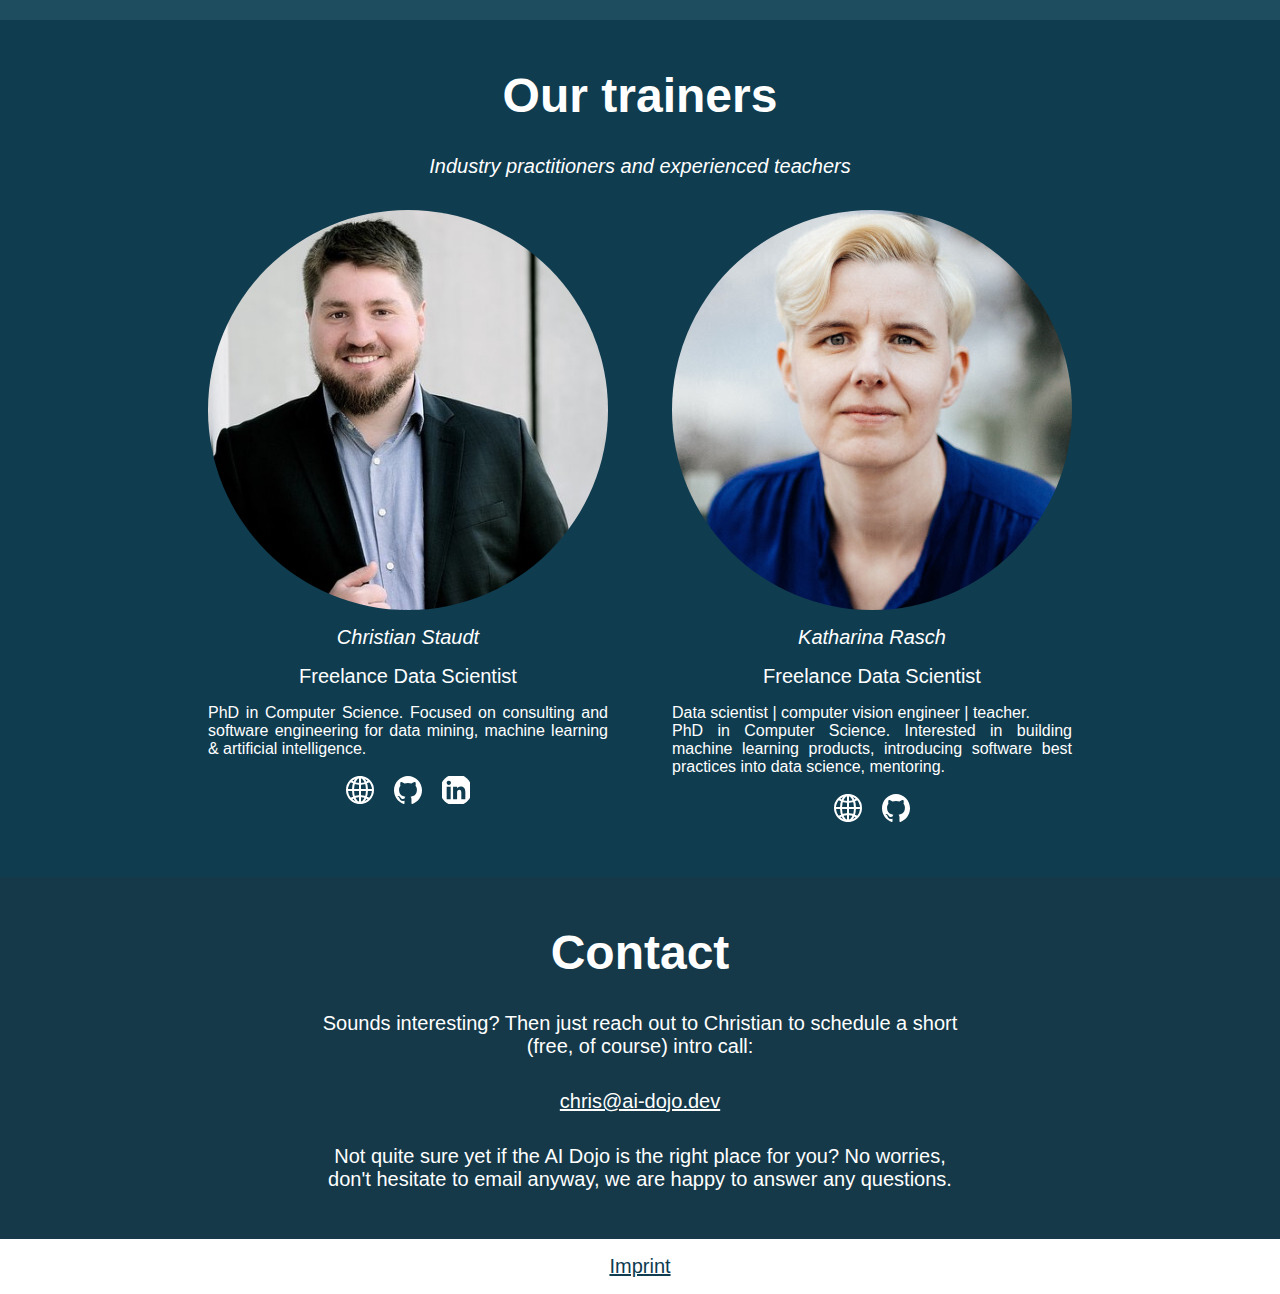
==== commit c61390b2: "Added target groups" ====
--- a/index.html
+++ b/index.html
@@ -51,9 +51,16 @@
         The AI Dojo is the place to learn AI and data science in a calm and immersive atmosphere.
     </p>
 
+
     <p>
         We'll devise a training program, <a href="#tailored">just right for you</a>. Or, you can choose from
         one of the <a href="#previous-trainings">existing programs</a> we have built for happy clients.
+    </p>
+
+    <p>
+        Participants of the AI Dojo are usually teams of <b>Data Scientists</b>, <b>Machine Learning Engineers</b>, and
+        <b>Software engineers</b> that want to level-up in some area of AI. We also have some training programs
+        for <b>non-technical decision makers</b>.
     </p>
 
     <p> Read on to learn more about our <a href="#teaching-philosophy">teaching method</a> and to get to know <a href="#trainers"> our trainers</a>.</p>
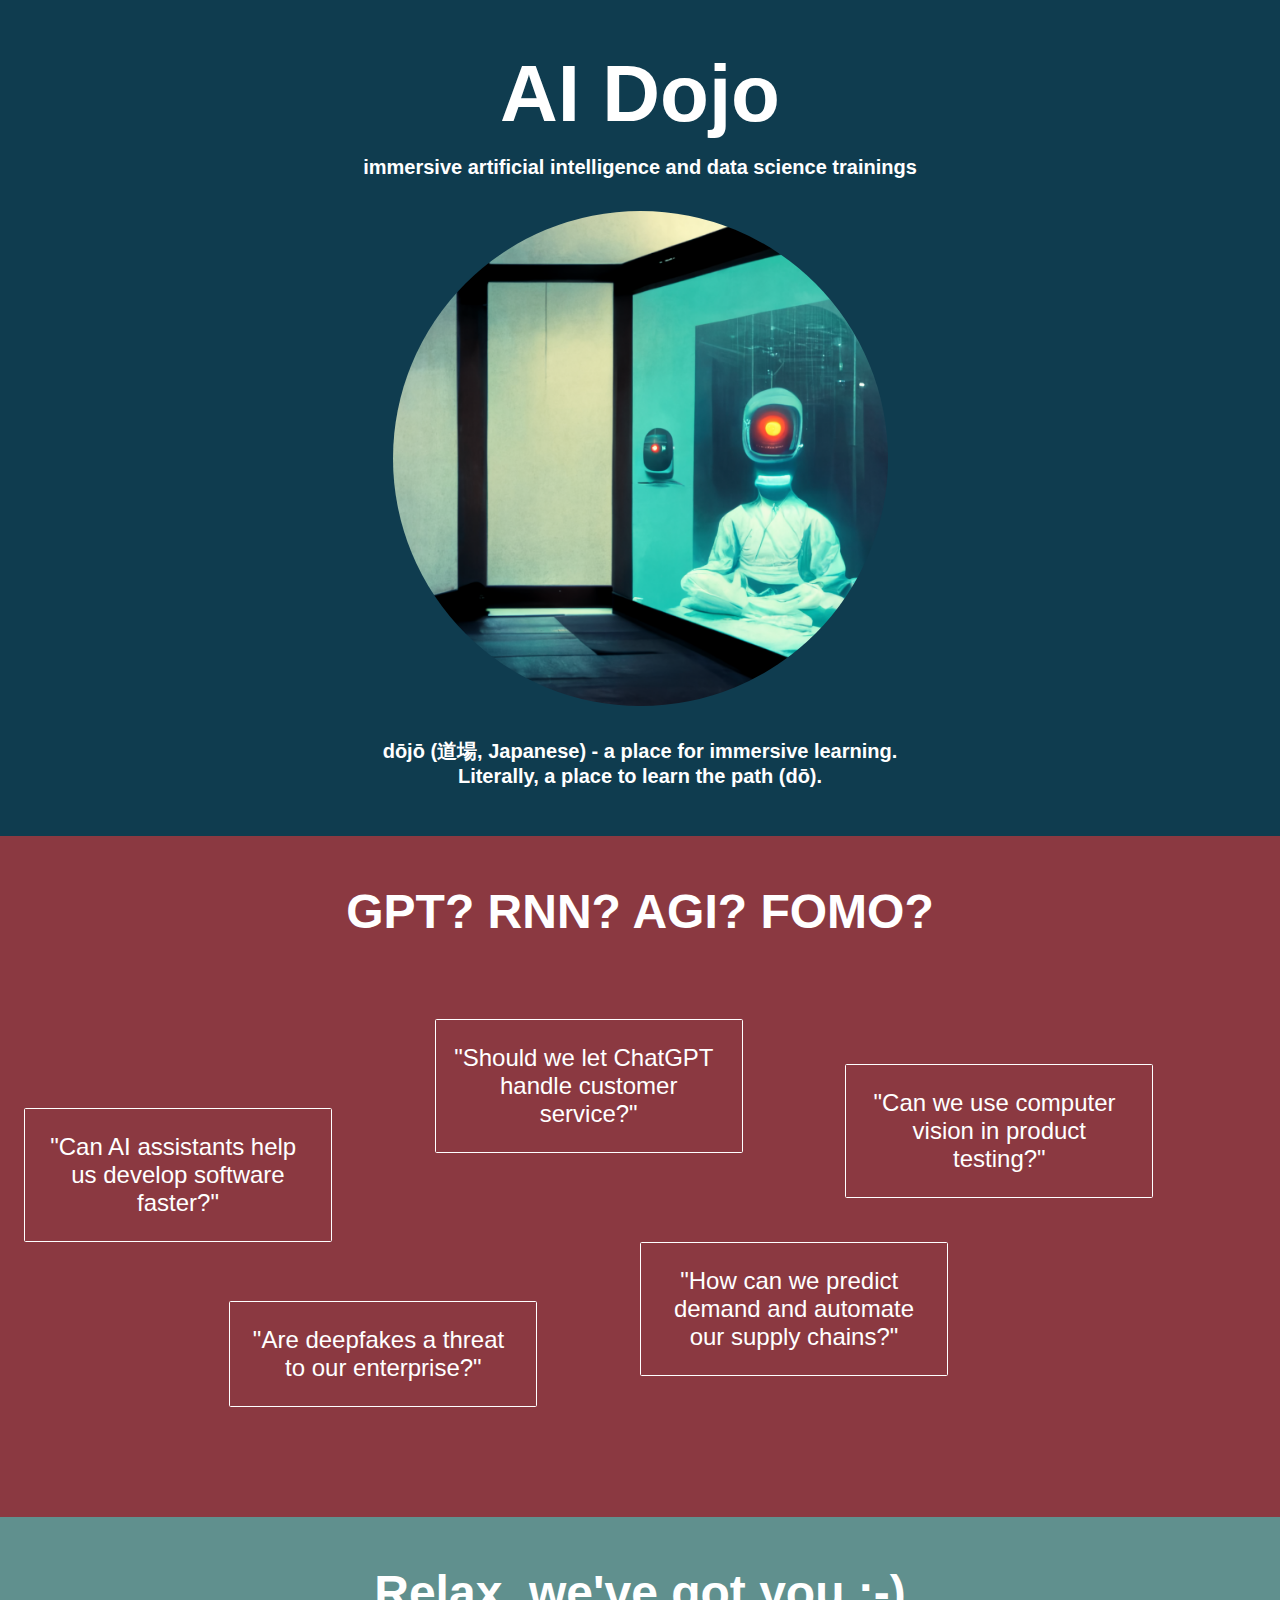
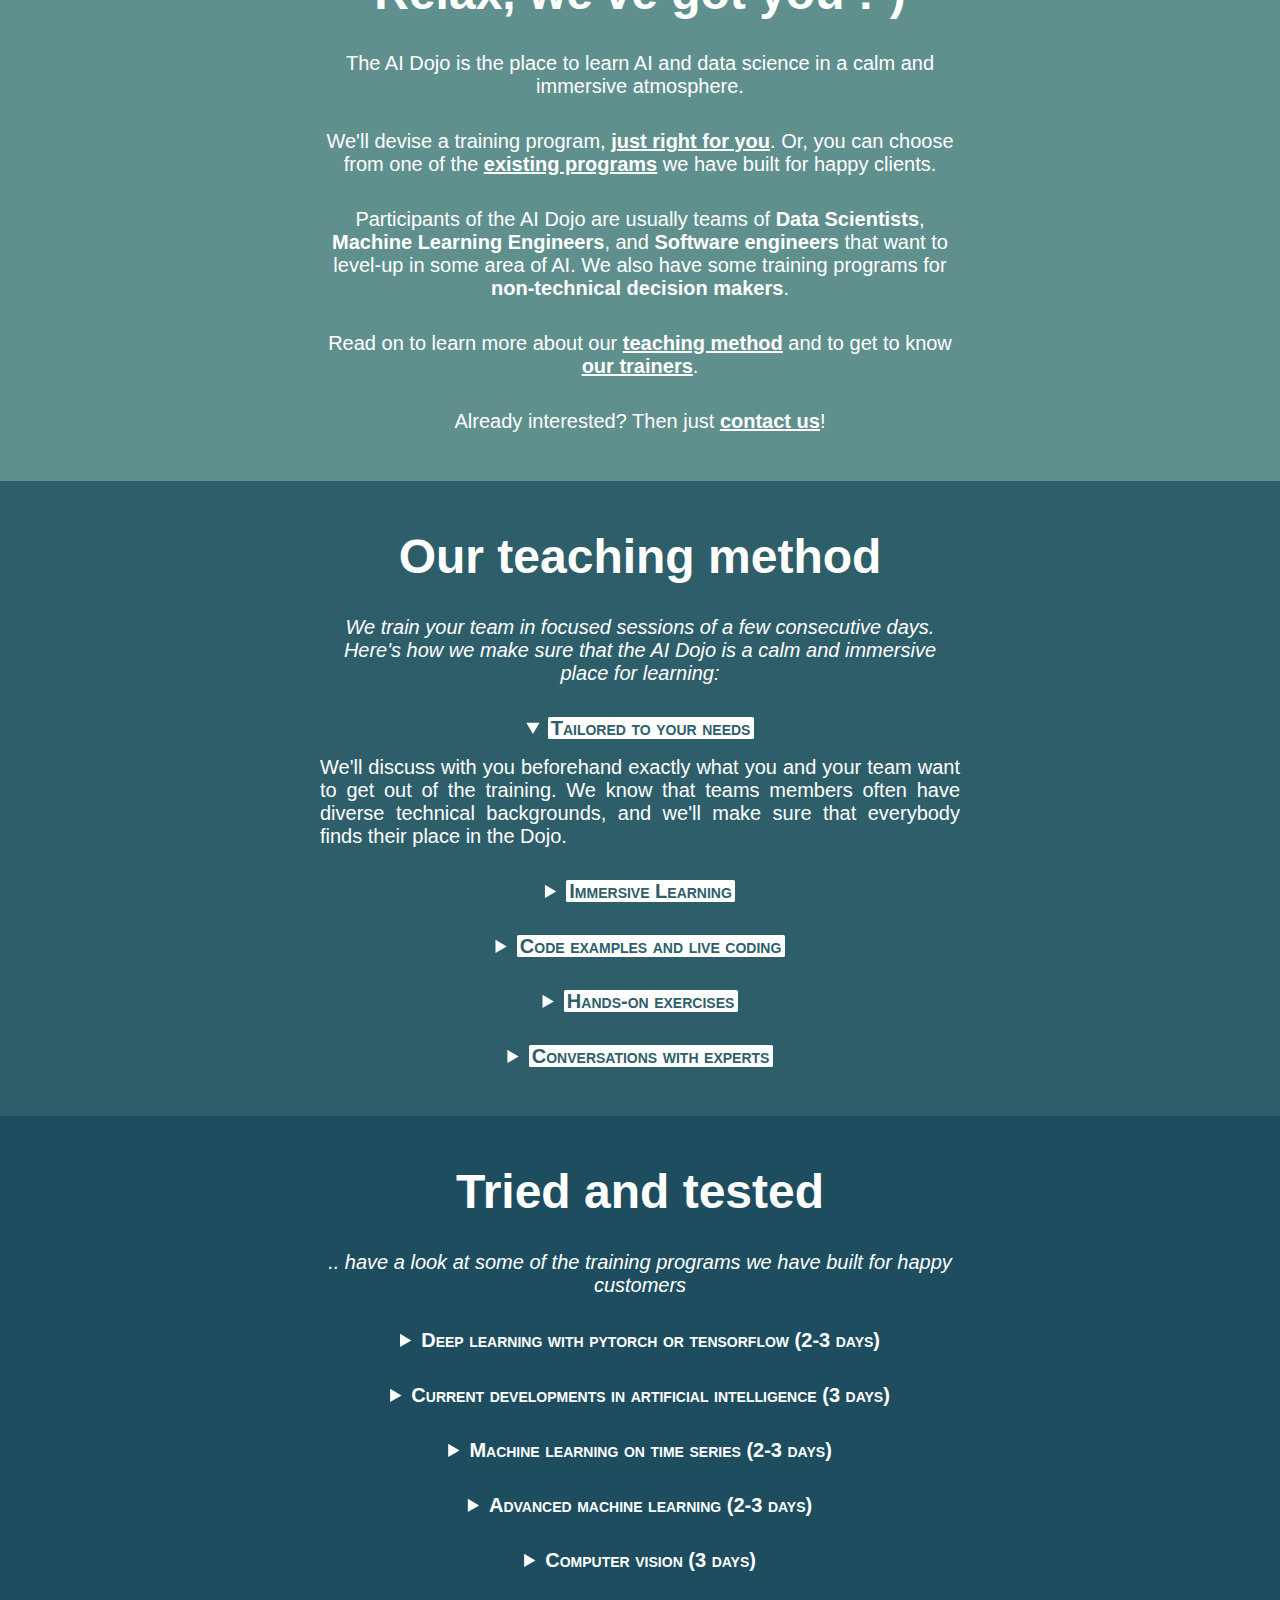
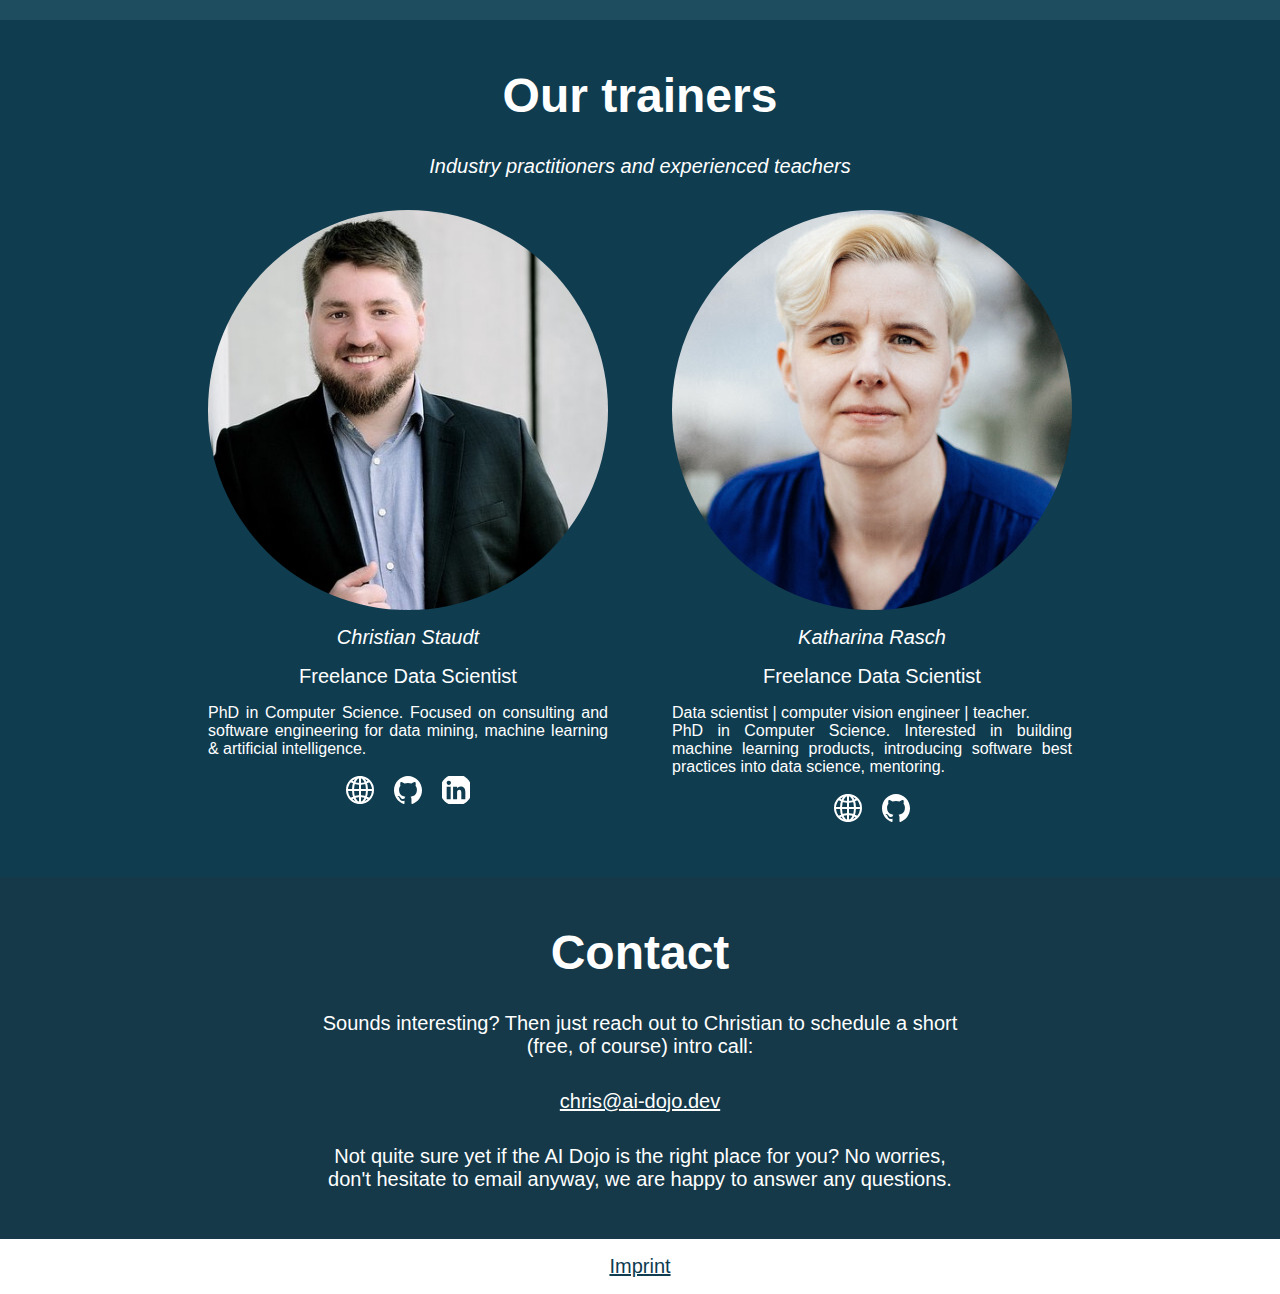
==== commit 69b0c730: "intensive -> focused" ====
--- a/index.html
+++ b/index.html
@@ -70,7 +70,7 @@
 
 <div id="teaching-philosophy" class="section">
     <h2> Our teaching method</h2>
-    <h3> We train your team in intensive sessions of a few consecutive days. Here's how we make sure that the AI Dojo is a calm and immersive place for learning:</h3>
+    <h3> We train your team in focused sessions of a few consecutive days. Here's how we make sure that the AI Dojo is a calm and immersive place for learning:</h3>
 
     <details id="tailored" open="open">
         <summary><em class="highlight">Tailored to your needs</em></summary>
--- a/css/style.css
+++ b/css/style.css
@@ -95,6 +95,11 @@
     font-weight: 600;
 }
 
+#we-got-ya b {
+    font-weight: 600;
+    font-style: normal;
+}
+
 
 /*
 ***********************************************
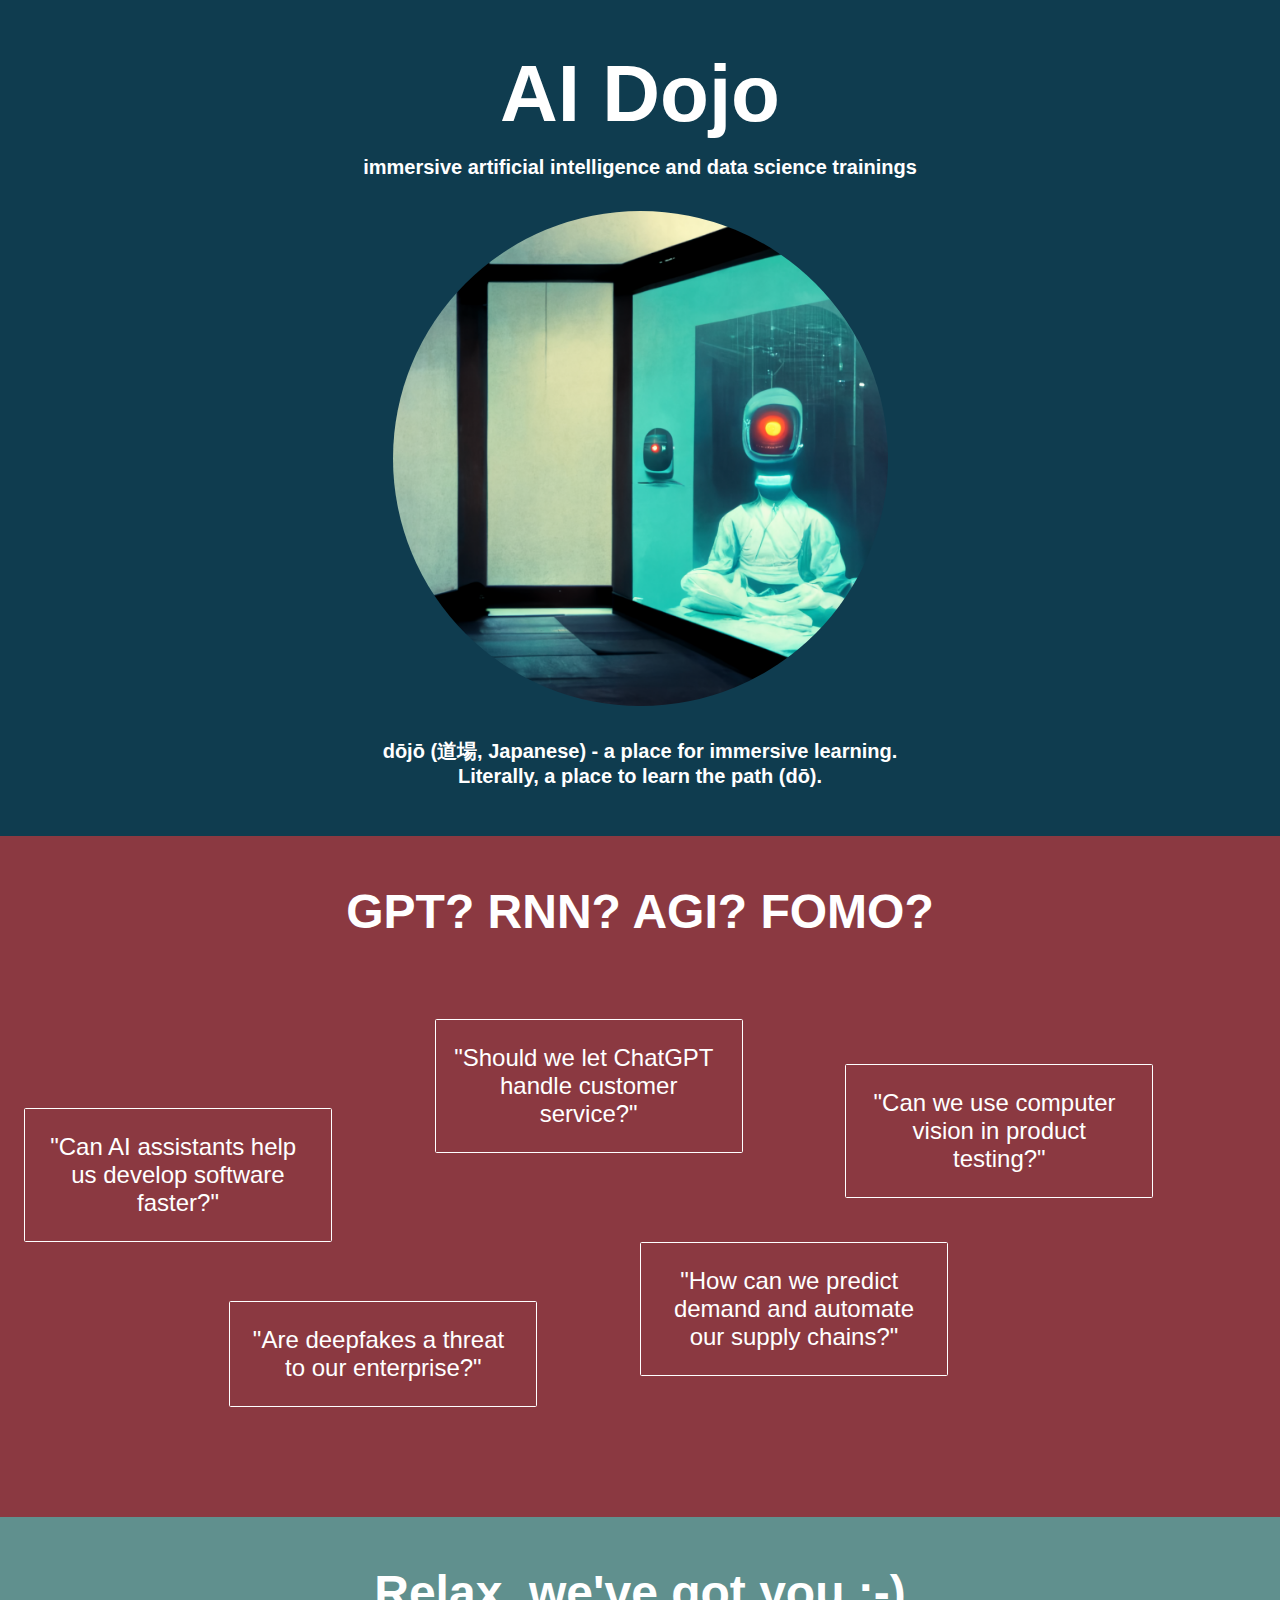
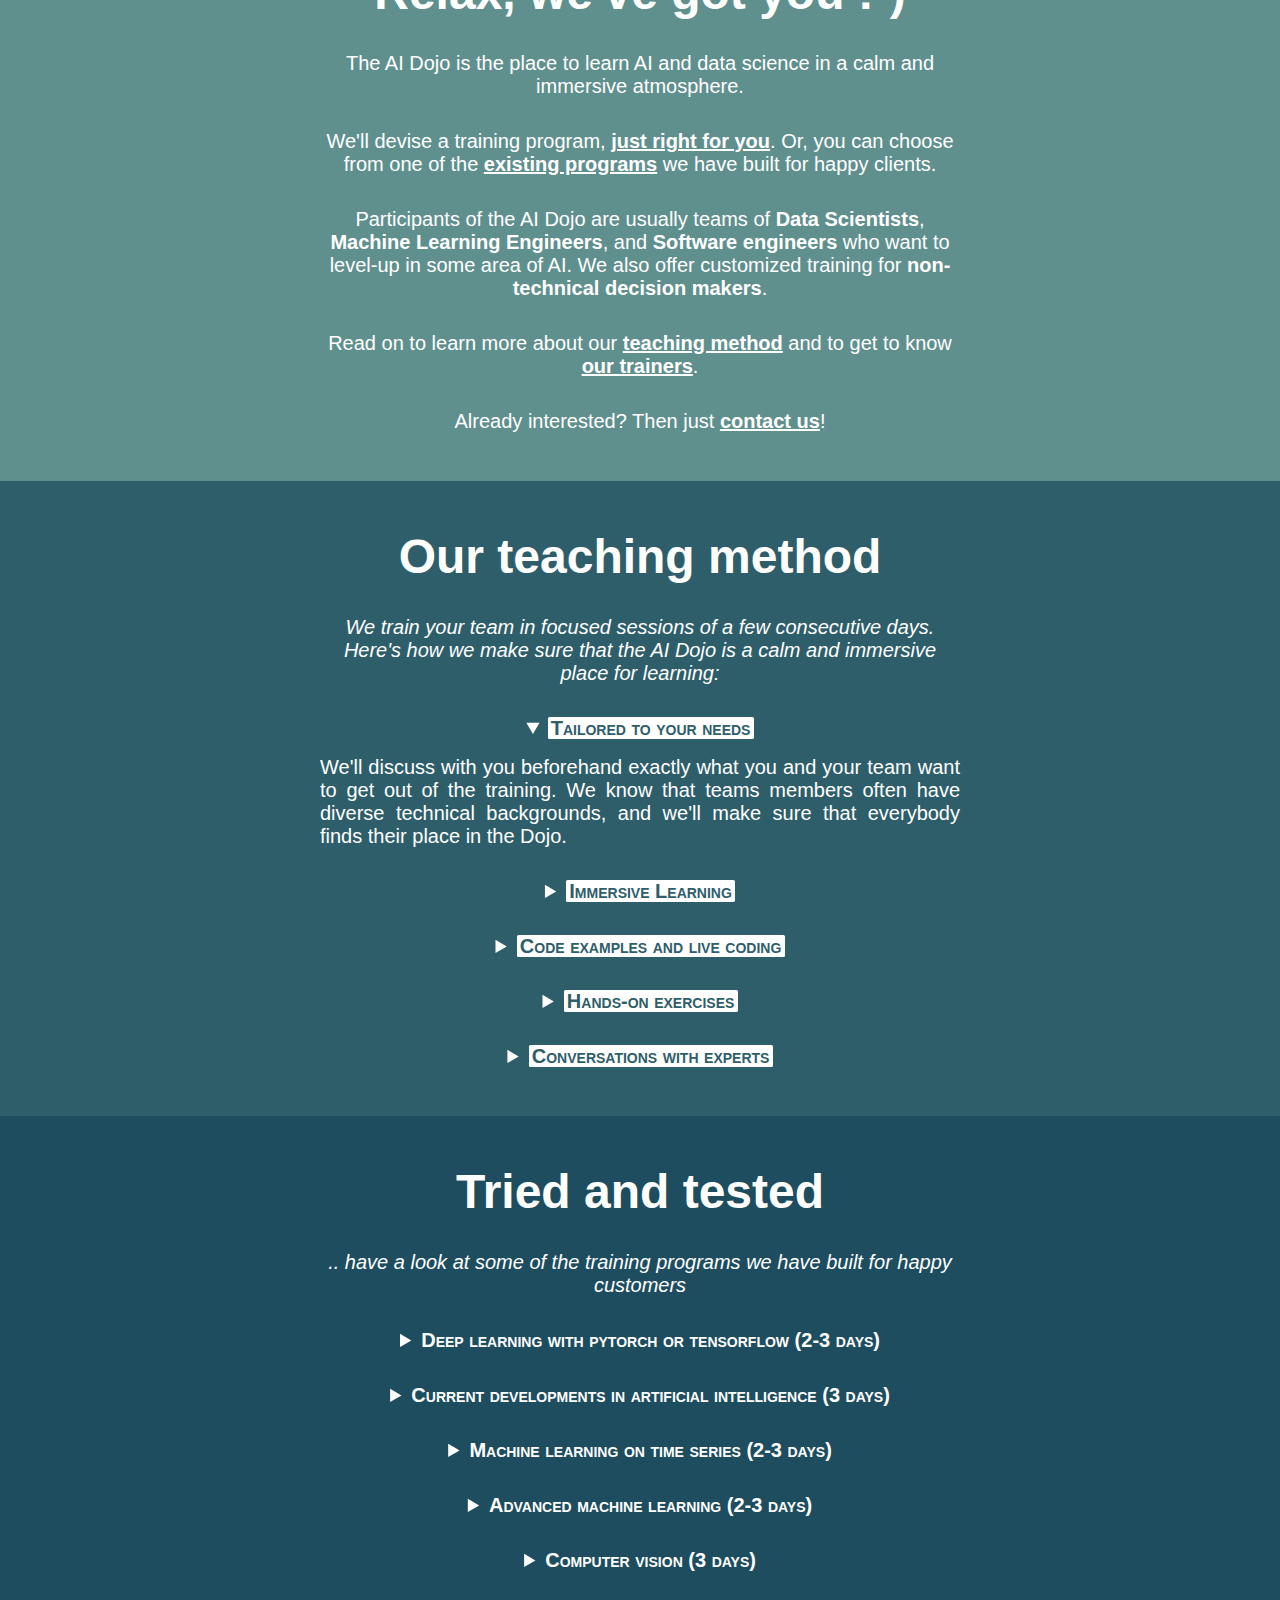
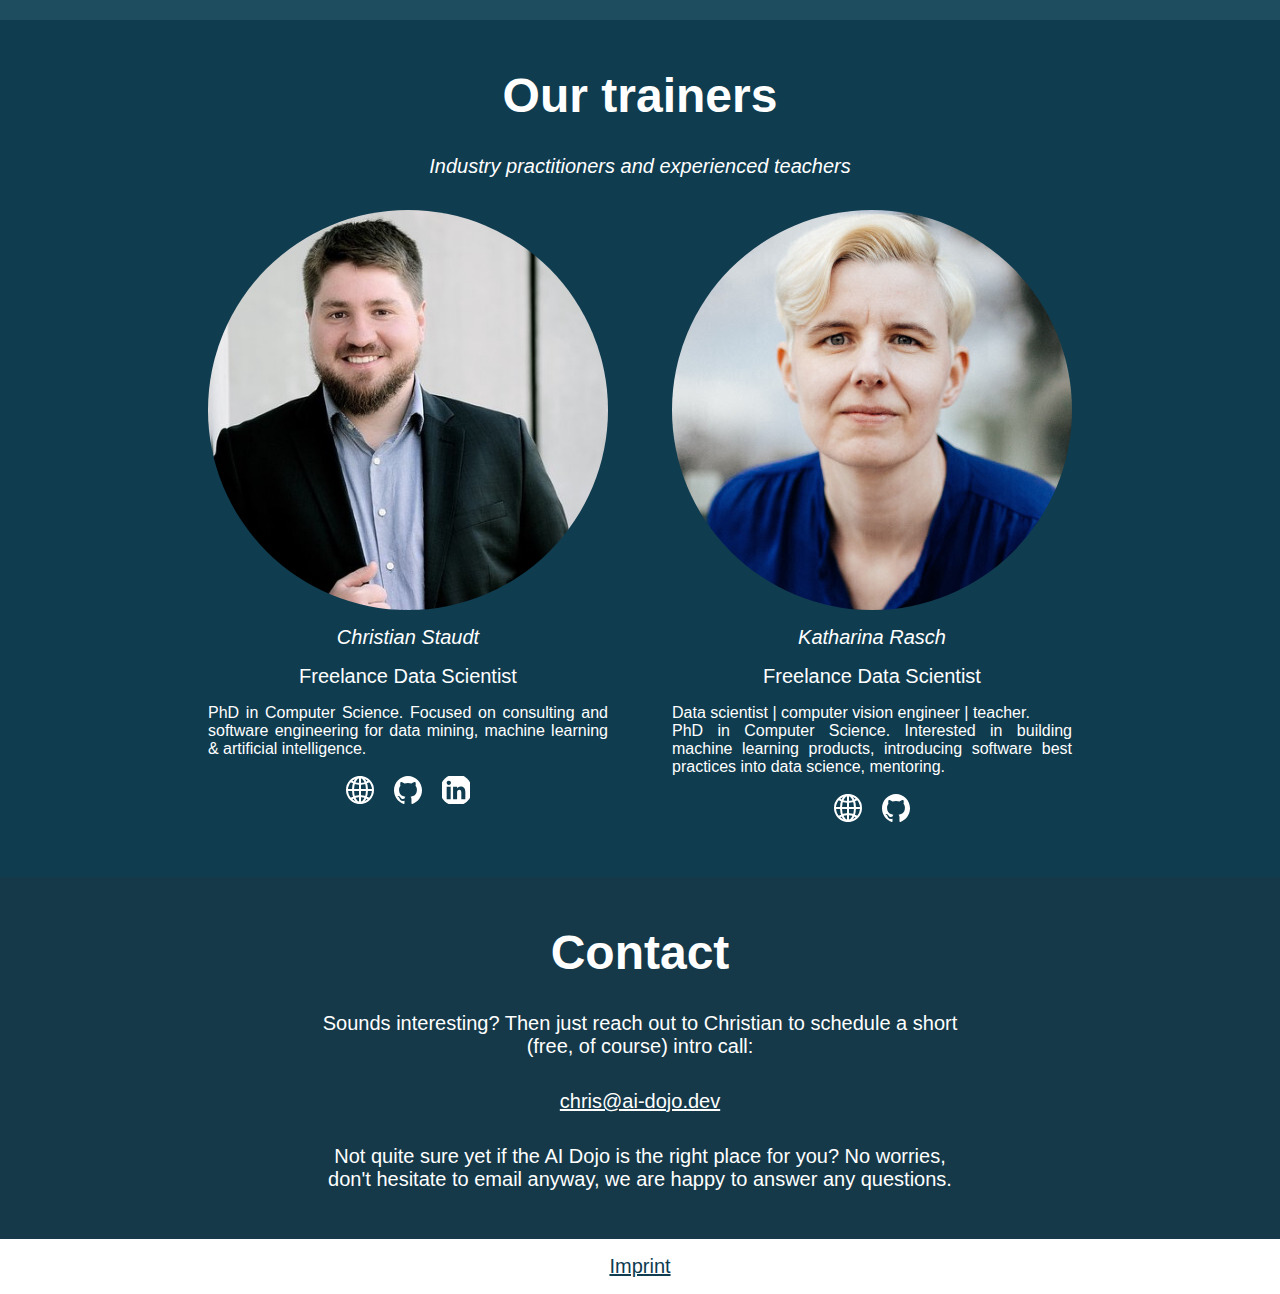
==== commit 698cdc42: "minor" ====
--- a/index.html
+++ b/index.html
@@ -59,7 +59,7 @@
 
     <p>
         Participants of the AI Dojo are usually teams of <b>Data Scientists</b>, <b>Machine Learning Engineers</b>, and
-        <b>Software engineers</b> that want to level-up in some area of AI. We also have some training programs
+        <b>Software engineers</b> who want to level-up in some area of AI. We also offer customized training
         for <b>non-technical decision makers</b>.
     </p>
 
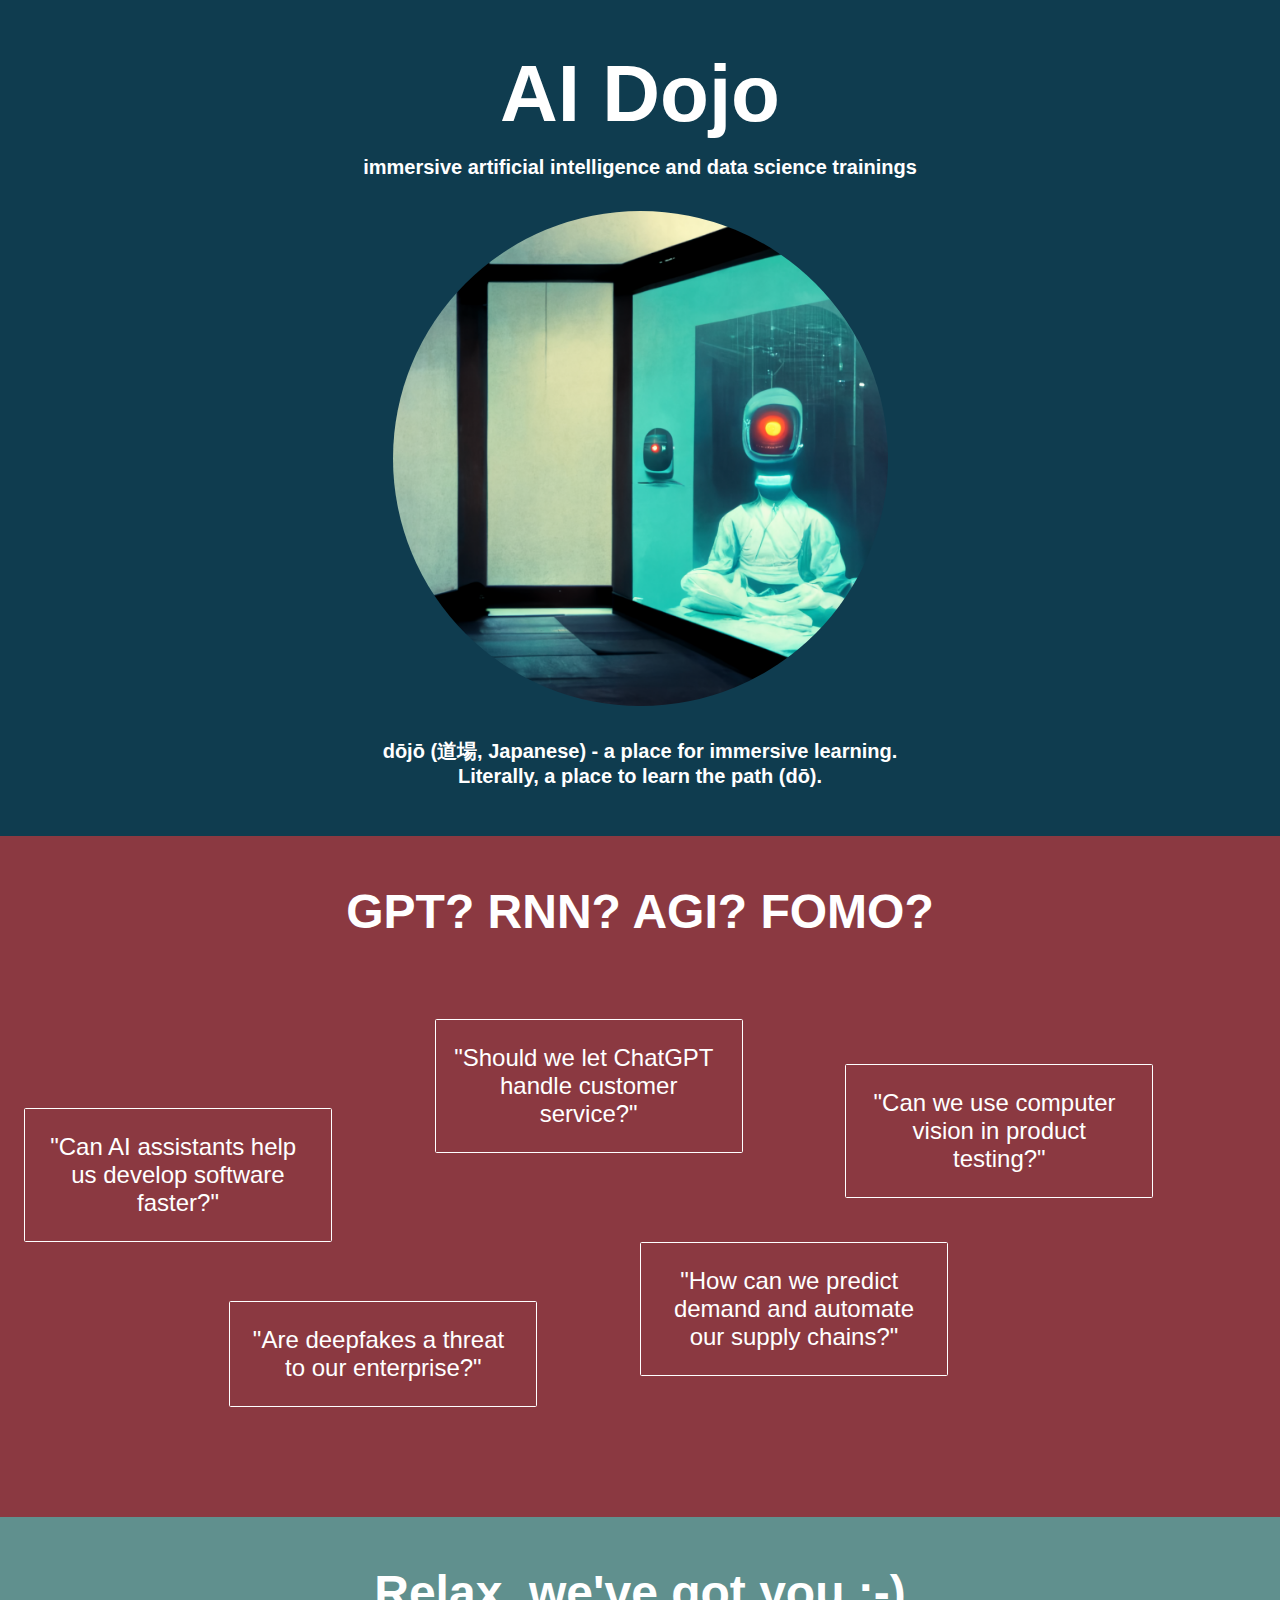
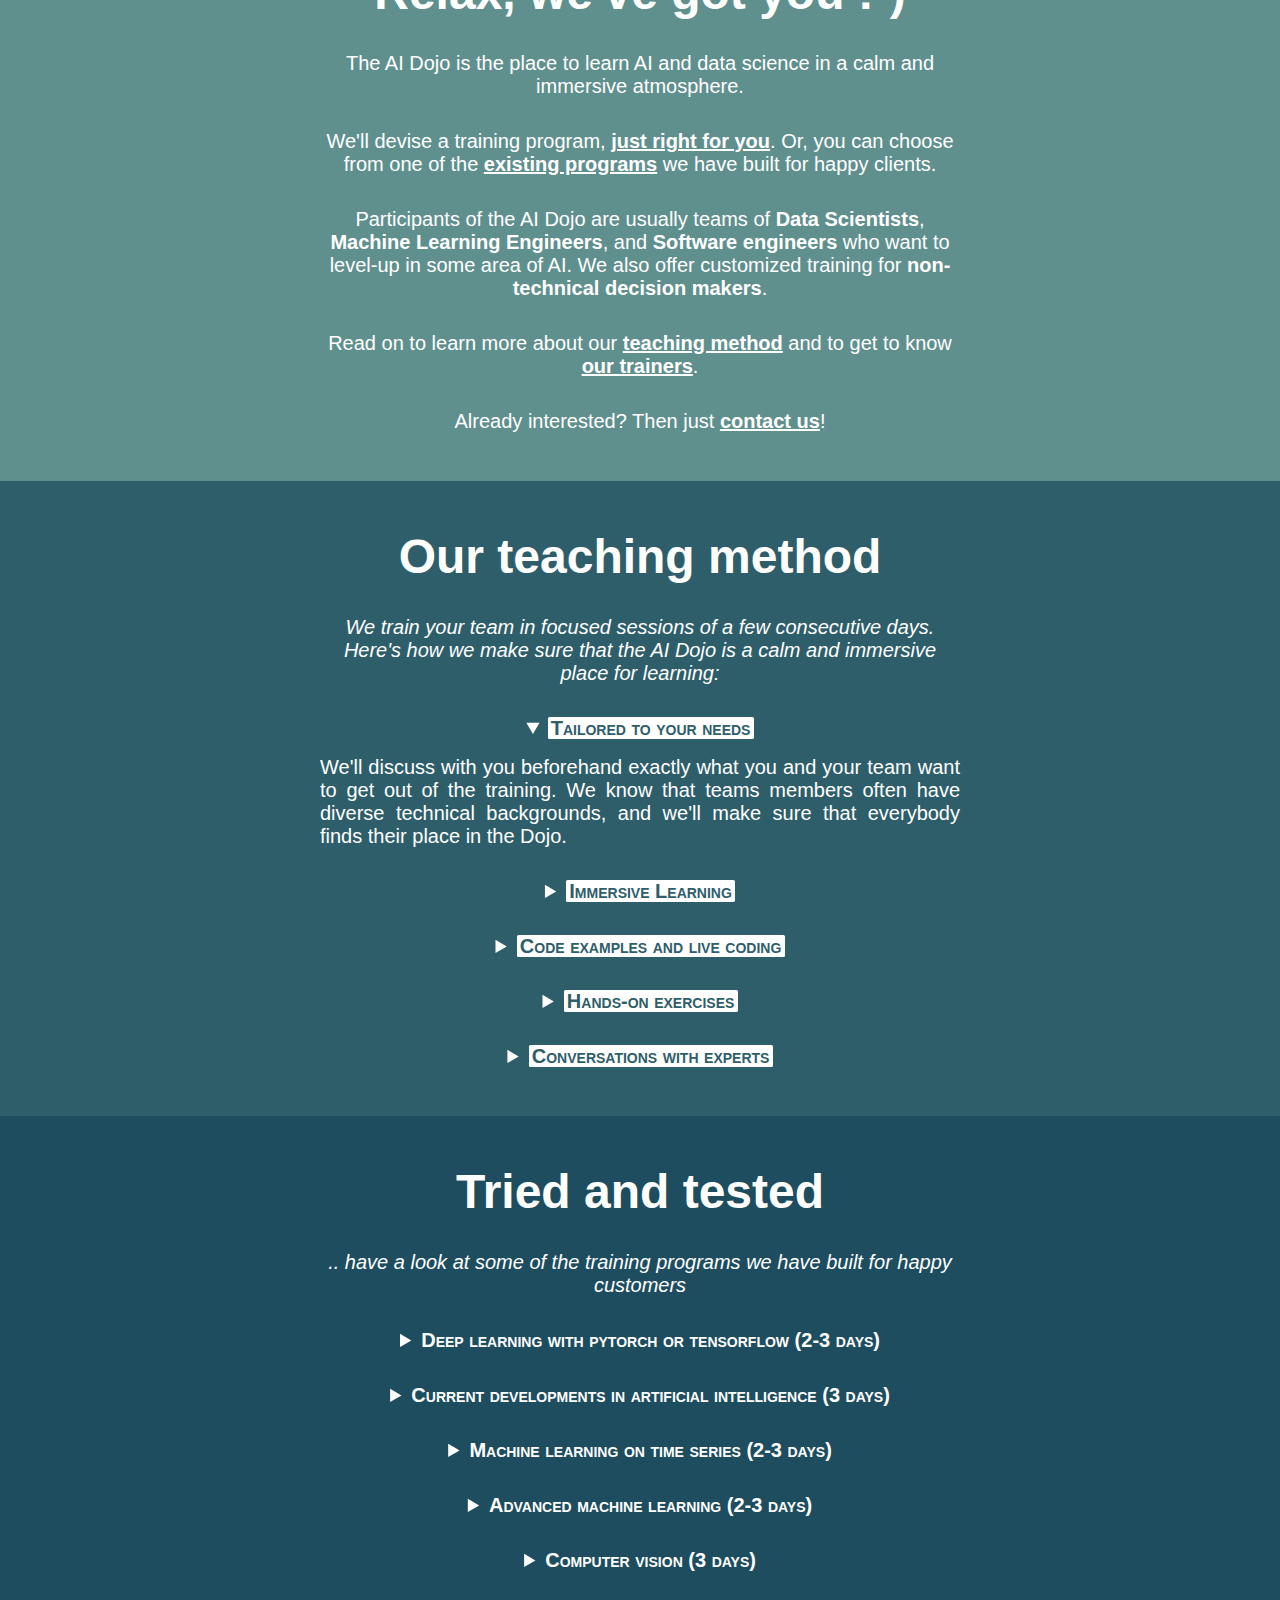
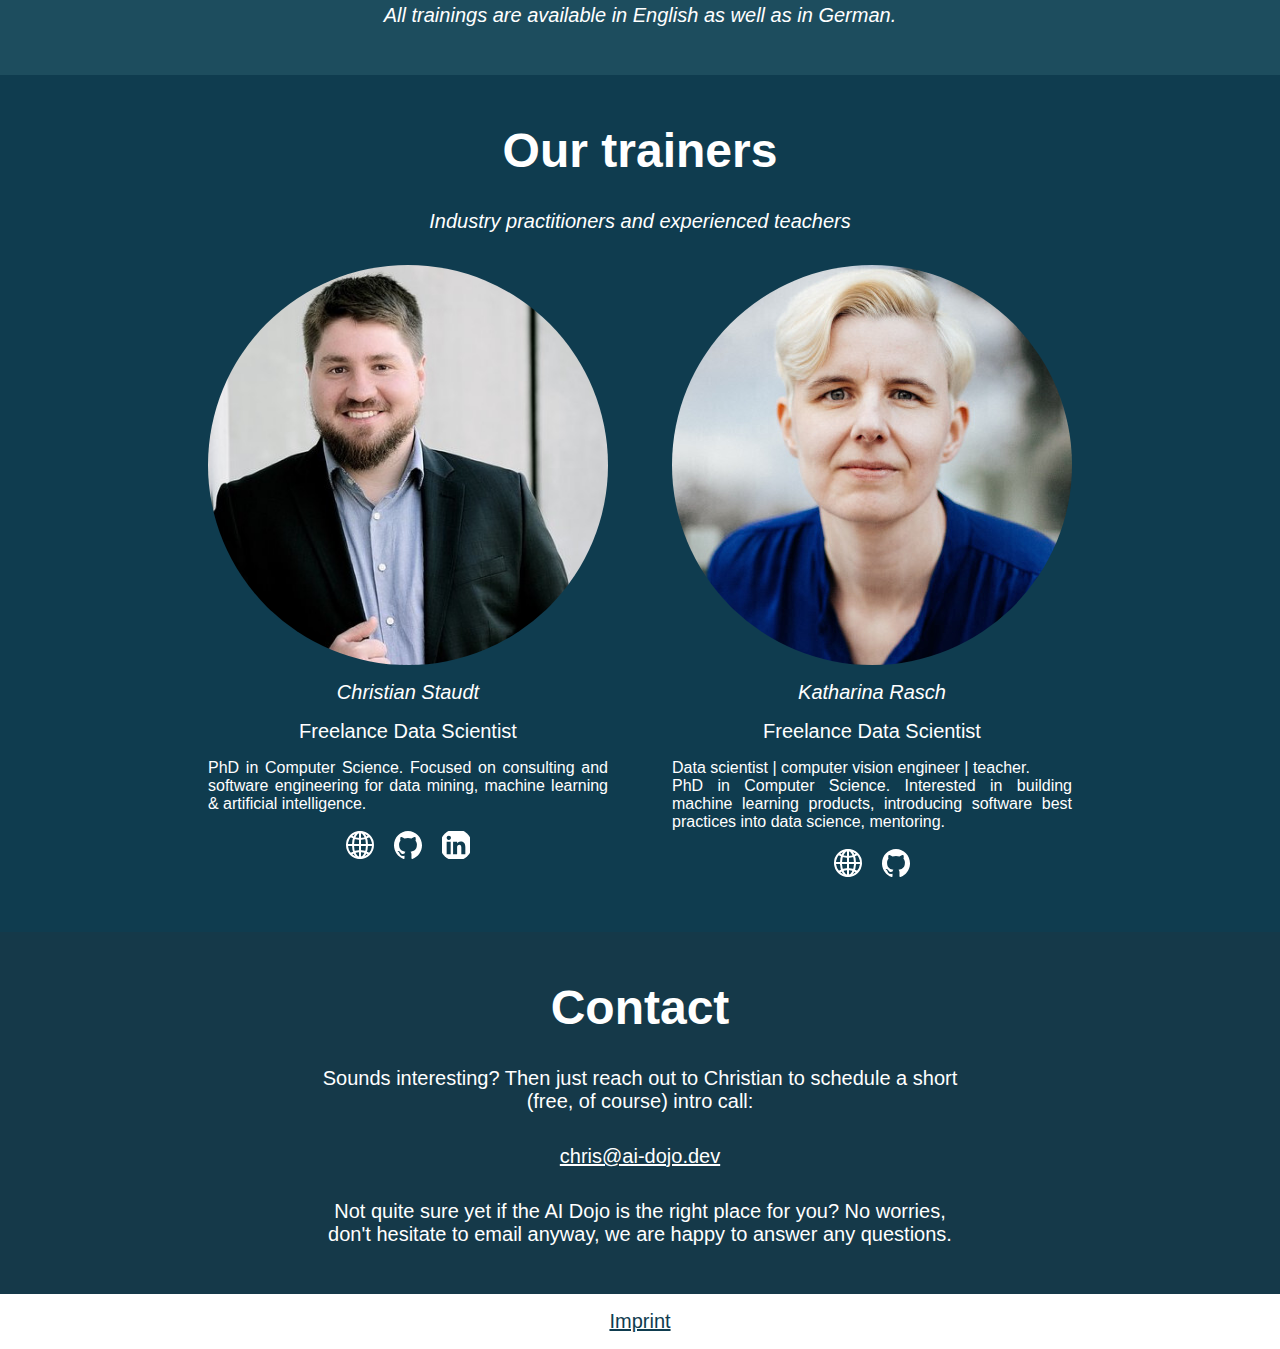
==== commit 5675dd7e: "Add training languages" ====
--- a/index.html
+++ b/index.html
@@ -135,6 +135,7 @@
         <p>From image classification to autonomous driving - understand how to build seeing machines.</p>
     </details>
 
+    <p><i>All trainings are available in English as well as in German.</i></p>
 </div>
 
 <div id="trainers" class="section">
